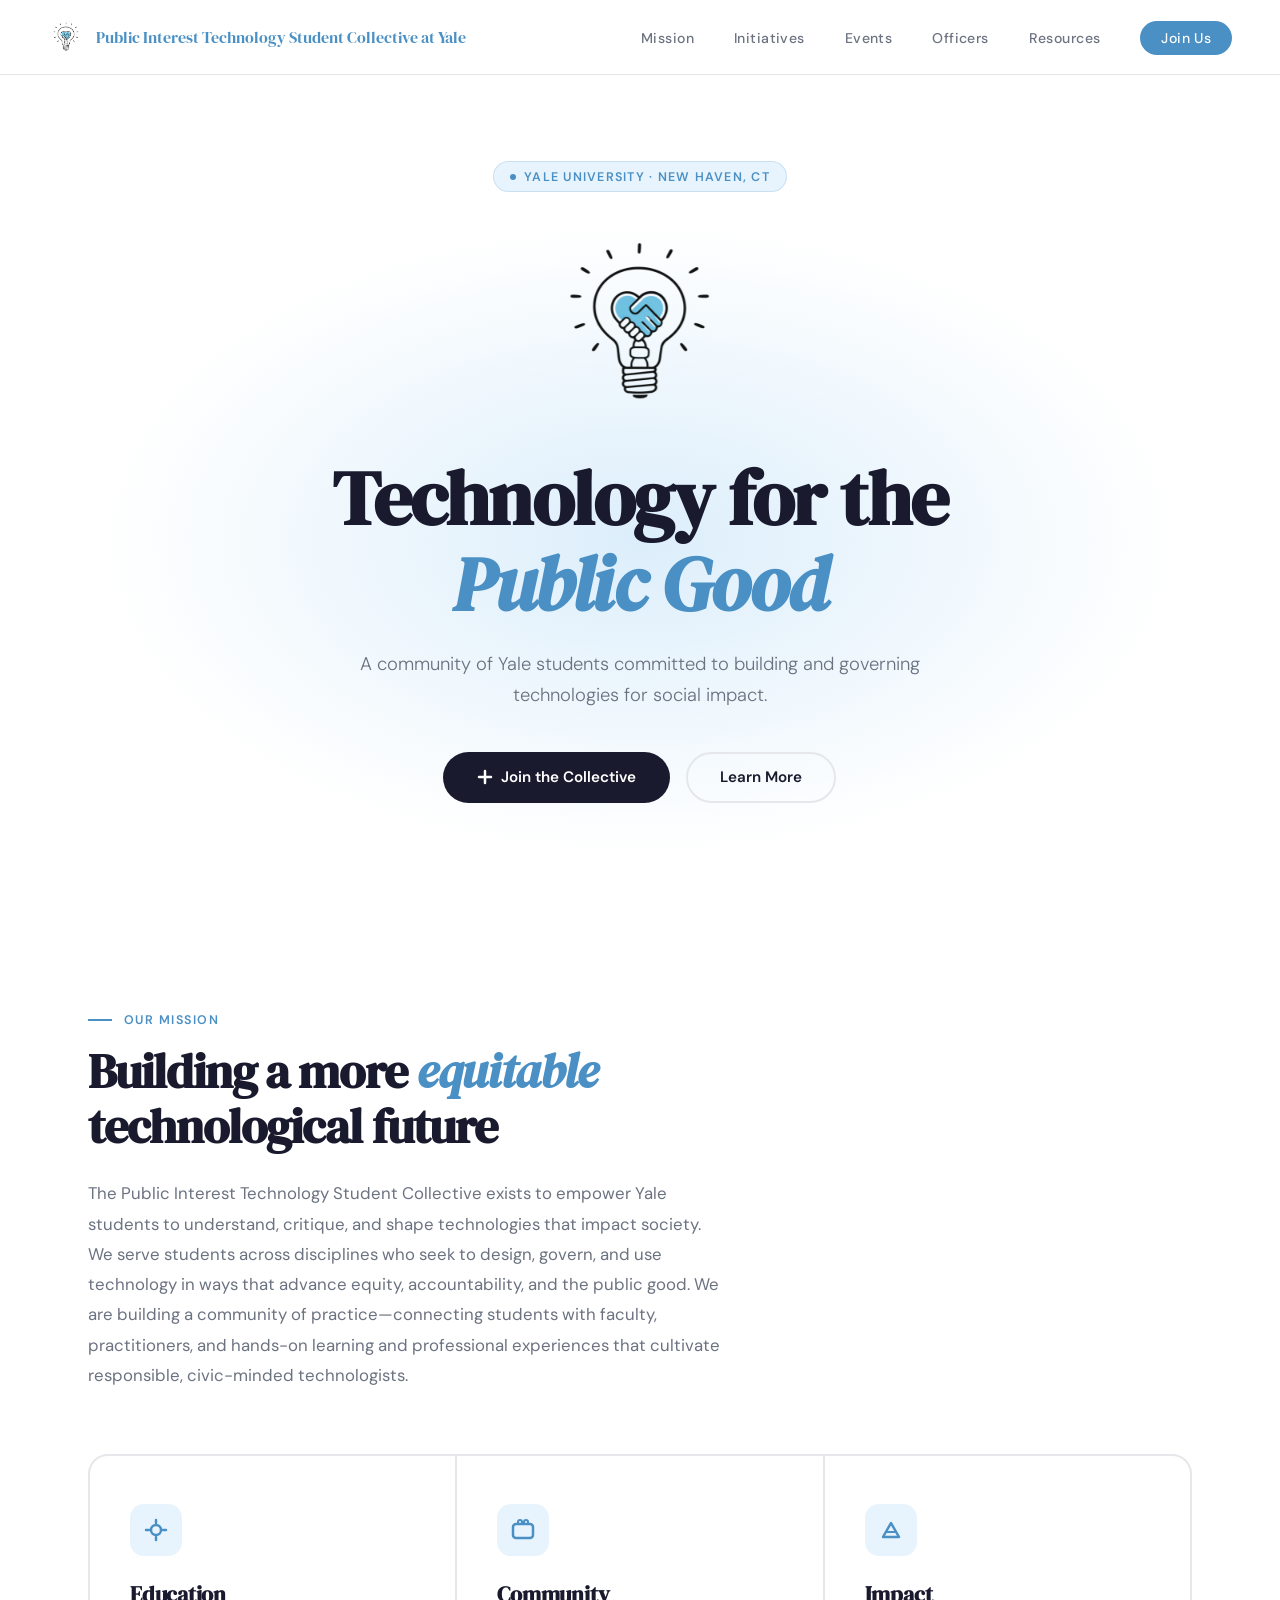
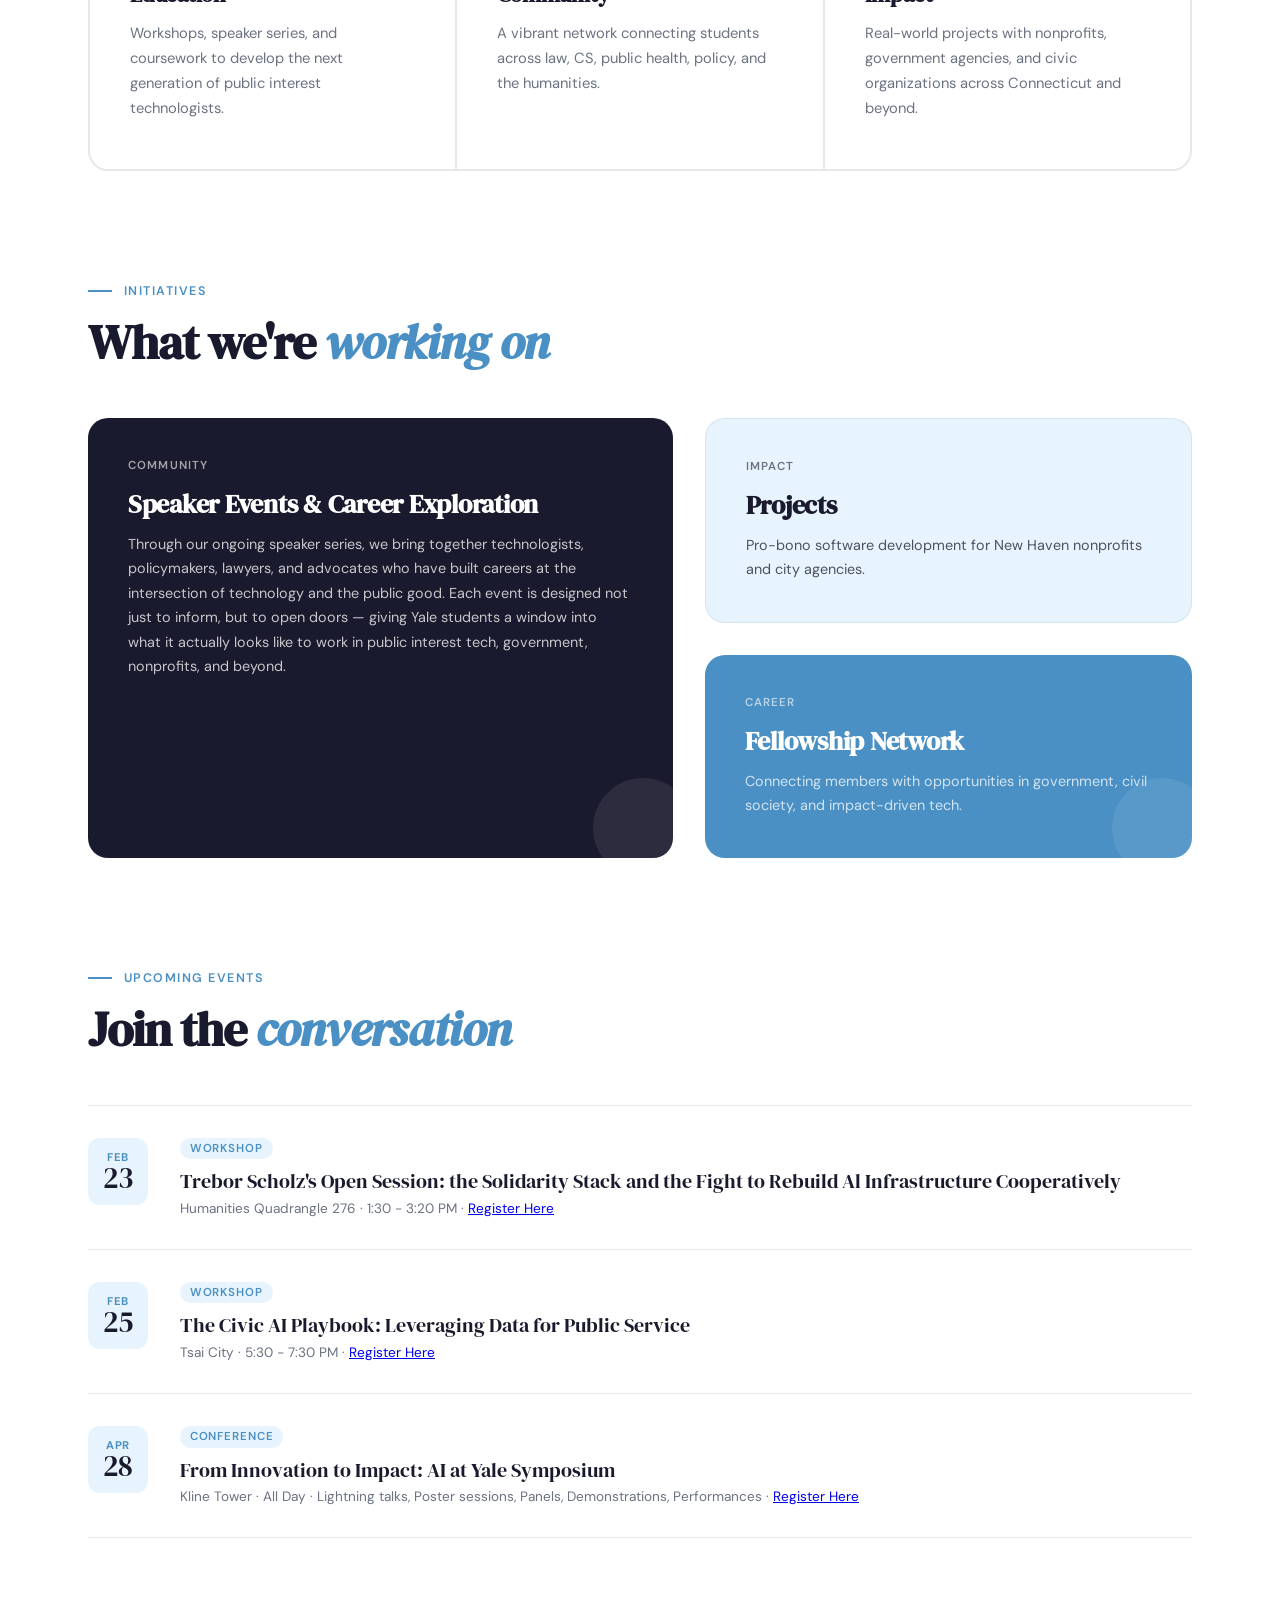
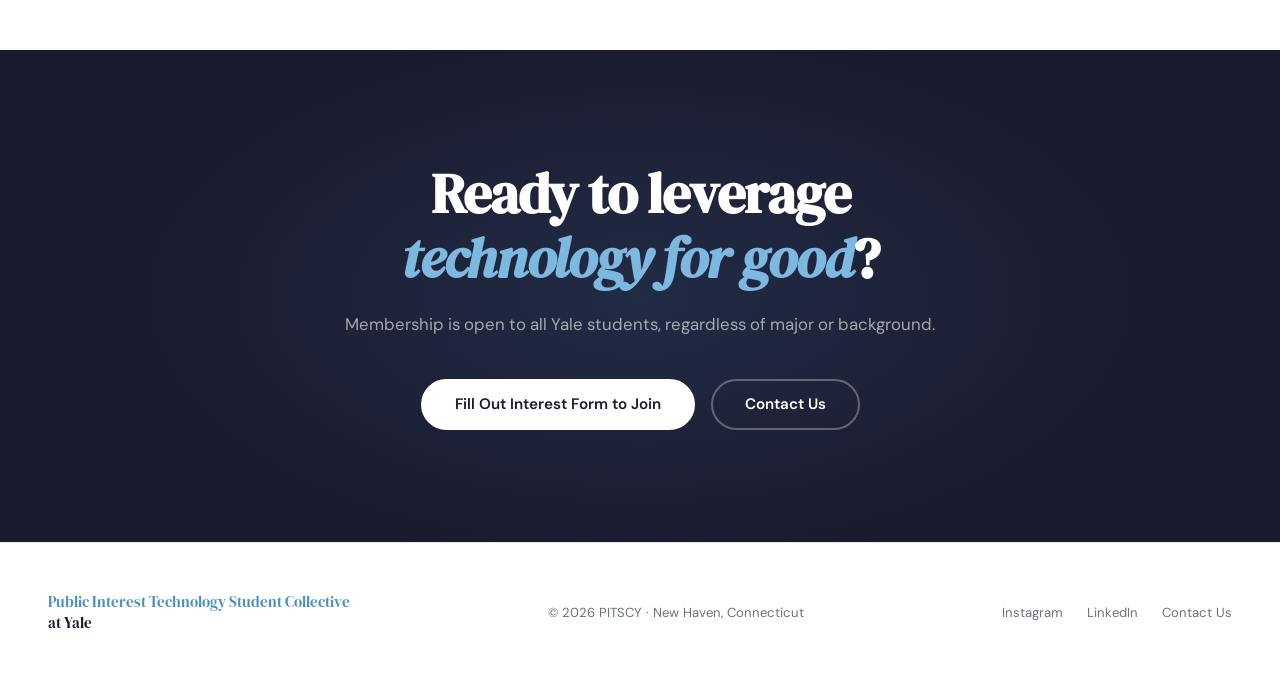
==== index.html @ 73b1036e "updated events" ====
<!DOCTYPE html>
<html lang="en">
<head>
<meta charset="UTF-8">
<meta name="viewport" content="width=device-width, initial-scale=1.0">
<title>Public Interest Technology Student Collective at Yale</title>
<link rel="icon" type="image/png" href="media/yalepit-logo.png">
<link href="https://fonts.googleapis.com/css2?family=DM+Sans:wght@300;400;500;600;700&family=DM+Serif+Display:ital@0;1&display=swap" rel="stylesheet">
<style>
  :root {
    --black: #1a1a2e;
    --blue: #4a90c4;
    --blue-light: #7db8e0;
    --blue-pale: #e8f4fd;
    --white: #ffffff;
    --gray: #6b7280;
    --line: #e5e7eb;
  }

  * { margin: 0; padding: 0; box-sizing: border-box; }

  body {
    font-family: 'DM Sans', sans-serif;
    color: var(--black);
    background: var(--white);
    overflow-x: hidden;
  }

  /* NAV */
  nav {
    position: fixed; top: 0; left: 0; right: 0; z-index: 100;
    display: flex; align-items: center; justify-content: space-between;
    padding: 1.2rem 3rem;
    background: rgba(255,255,255,0.92);
    backdrop-filter: blur(12px);
    border-bottom: 1px solid var(--line);
  }

  .nav-logo {
    display: flex; align-items: center; gap: 0.75rem;
  }

  .nav-bulb {
    width: 36px; height: 36px;
  }

  .nav-name {
    font-family: 'DM Serif Display', serif;
    font-size: 1rem;
    line-height: 1.2;
    color: var(--black);
  }

  .nav-name span { color: var(--blue); }

  nav ul {
    list-style: none;
    display: flex; gap: 2.5rem;
  }

  nav ul a {
    text-decoration: none;
    font-size: 0.88rem;
    font-weight: 500;
    color: var(--gray);
    letter-spacing: 0.03em;
    transition: color 0.2s;
  }

  nav ul a:hover { color: var(--blue); }

  .nav-cta {
    background: var(--blue);
    color: white !important;
    padding: 0.5rem 1.3rem;
    border-radius: 100px;
    transition: background 0.2s !important;
  }

  .nav-cta:hover { background: var(--black) !important; }

  /* HERO */
  .hero {
    min-height: 100vh;
    display: flex;
    flex-direction: column;
    align-items: center;
    justify-content: center;
    text-align: center;
    padding: 8rem 2rem 4rem;
    position: relative;
    overflow: hidden;
  }

  .hero-bg {
    position: absolute; inset: 0; z-index: 0;
    background: radial-gradient(ellipse 60% 50% at 50% 60%, #dceefb 0%, transparent 70%);
  }

  /* Animated rays */
  .rays {
    position: absolute;
    top: 50%; left: 50%;
    transform: translate(-50%, -60%);
    width: 600px; height: 600px;
    z-index: 0;
  }

  .ray {
    position: absolute;
    top: 50%; left: 50%;
    width: 2px;
    border-radius: 2px;
    background: var(--blue-light);
    opacity: 0.25;
    transform-origin: bottom center;
    animation: ray-pulse 3s ease-in-out infinite;
  }

  @keyframes ray-pulse {
    0%, 100% { opacity: 0.15; transform: scaleY(1); }
    50% { opacity: 0.35; transform: scaleY(1.15); }
  }

  .hero-content { position: relative; z-index: 1; max-width: 780px; }

  .hero-badge {
    display: inline-flex; align-items: center; gap: 0.5rem;
    background: var(--blue-pale);
    color: var(--blue);
    font-size: 0.78rem;
    font-weight: 600;
    letter-spacing: 0.1em;
    text-transform: uppercase;
    padding: 0.4rem 1rem;
    border-radius: 100px;
    border: 1px solid rgba(74,144,196,0.2);
    margin-bottom: 2rem;
    animation: fadeUp 0.6s ease both;
  }

  .hero-badge-dot {
    width: 6px; height: 6px;
    background: var(--blue);
    border-radius: 50%;
    animation: blink 2s ease infinite;
  }

  @keyframes blink {
    0%, 100% { opacity: 1; } 50% { opacity: 0.3; }
  }

  h1 {
    font-family: 'DM Serif Display', serif;
    font-size: clamp(2.8rem, 6vw, 4.8rem);
    line-height: 1.1;
    letter-spacing: -0.02em;
    margin-bottom: 1.5rem;
    animation: fadeUp 0.6s 0.1s ease both;
  }

  h1 em {
    font-style: italic;
    color: var(--blue);
  }

  .hero-sub {
    font-size: 1.15rem;
    line-height: 1.7;
    color: var(--gray);
    max-width: 560px;
    margin: 0 auto 2.5rem;
    font-weight: 300;
    animation: fadeUp 0.6s 0.2s ease both;
  }

  .hero-actions {
    display: flex; gap: 1rem; justify-content: center; flex-wrap: wrap;
    animation: fadeUp 0.6s 0.3s ease both;
  }

  .btn {
    padding: 0.85rem 2rem;
    border-radius: 100px;
    font-family: 'DM Sans', sans-serif;
    font-size: 0.95rem;
    font-weight: 600;
    cursor: pointer;
    text-decoration: none;
    border: 2px solid transparent;
    transition: all 0.2s;
    display: inline-flex; align-items: center; gap: 0.5rem;
  }

  .btn-primary {
    background: var(--black);
    color: white;
  }

  .btn-primary:hover {
    background: var(--blue);
    transform: translateY(-2px);
    box-shadow: 0 8px 24px rgba(74,144,196,0.3);
  }

  .btn-secondary {
    background: transparent;
    color: var(--black);
    border-color: var(--line);
  }

  .btn-secondary:hover {
    border-color: var(--blue);
    color: var(--blue);
    transform: translateY(-2px);
  }

  /* Central bulb illustration */
  .hero-illustration {
    width: 200px; height: 200px;
    margin: 0 auto 2rem;
    animation: fadeUp 0.6s 0s ease both, float 4s ease-in-out infinite 1s;
  }

  .hero-illustration img {
    width: 100%;
    height: 100%;
    object-fit: contain;
  }

  @keyframes float {
    0%, 100% { transform: translateY(0); }
    50% { transform: translateY(-10px); }
  }

  @keyframes fadeUp {
    from { opacity: 0; transform: translateY(20px); }
    to { opacity: 1; transform: translateY(0); }
  }

  /* STATS BAR */
  .stats {
    display: flex; justify-content: center; gap: 0;
    border-top: 1px solid var(--line);
    border-bottom: 1px solid var(--line);
    margin: 0;
    padding: 0;
  }

  .stat {
    flex: 1; max-width: 220px;
    padding: 2.5rem 2rem;
    text-align: center;
    border-right: 1px solid var(--line);
  }

  .stat:last-child { border-right: none; }

  .stat-number {
    font-family: 'DM Serif Display', serif;
    font-size: 2.8rem;
    color: var(--blue);
    line-height: 1;
    margin-bottom: 0.4rem;
  }

  .stat-label {
    font-size: 0.82rem;
    color: var(--gray);
    font-weight: 500;
    letter-spacing: 0.05em;
    text-transform: uppercase;
  }

  /* MISSION */
  .section {
    padding: 7rem 3rem;
    max-width: 1200px;
    margin: 0 auto;
  }

  .section-tag {
    font-size: 0.78rem;
    font-weight: 600;
    letter-spacing: 0.12em;
    text-transform: uppercase;
    color: var(--blue);
    margin-bottom: 1rem;
    display: flex; align-items: center; gap: 0.75rem;
  }

  .section-tag::before {
    content: '';
    width: 24px; height: 2px;
    background: var(--blue);
    display: block;
  }

  .section-title {
    font-family: 'DM Serif Display', serif;
    font-size: clamp(2rem, 4vw, 3rem);
    line-height: 1.15;
    letter-spacing: -0.02em;
    margin-bottom: 1.5rem;
    max-width: 560px;
  }

  .section-title em { font-style: italic; color: var(--blue); }

  /* PILLARS */
  .pillars {
    display: grid;
    grid-template-columns: repeat(3, 1fr);
    gap: 2px;
    background: var(--line);
    border: 2px solid var(--line);
    border-radius: 20px;
    overflow: hidden;
    margin-top: 4rem;
  }

  .pillar {
    background: white;
    padding: 3rem 2.5rem;
    transition: background 0.3s;
  }

  .pillar:hover {
    background: var(--blue-pale);
  }

  .pillar-icon {
    width: 52px; height: 52px;
    background: var(--blue-pale);
    border-radius: 14px;
    display: flex; align-items: center; justify-content: center;
    margin-bottom: 1.5rem;
  }

  .pillar-icon svg { width: 26px; height: 26px; }

  .pillar h3 {
    font-family: 'DM Serif Display', serif;
    font-size: 1.35rem;
    margin-bottom: 0.75rem;
    letter-spacing: -0.01em;
  }

  .pillar p {
    font-size: 0.92rem;
    line-height: 1.7;
    color: var(--gray);
  }

  /* INITIATIVES */
  .initiatives-grid {
    display: grid;
    grid-template-columns: 1.2fr 1fr;
    gap: 2rem;
    margin-top: 3rem;
  }

  .initiative-card {
    border-radius: 20px;
    padding: 2.5rem;
    position: relative;
    overflow: hidden;
    transition: transform 0.3s, box-shadow 0.3s;
  }

  .initiative-card:hover {
    transform: translateY(-4px);
    box-shadow: 0 20px 50px rgba(0,0,0,0.08);
  }

  .initiative-card.dark {
    background: var(--black);
    color: white;
  }

  .initiative-card.light {
    background: var(--blue-pale);
    border: 1px solid rgba(74,144,196,0.15);
  }

  .initiative-card.blue {
    background: var(--blue);
    color: white;
  }

  .card-tag {
    font-size: 0.72rem;
    font-weight: 600;
    letter-spacing: 0.1em;
    text-transform: uppercase;
    opacity: 0.6;
    margin-bottom: 1rem;
  }

  .initiative-card h3 {
    font-family: 'DM Serif Display', serif;
    font-size: 1.6rem;
    letter-spacing: -0.01em;
    line-height: 1.2;
    margin-bottom: 0.75rem;
  }

  .initiative-card p {
    font-size: 0.9rem;
    line-height: 1.7;
    opacity: 0.75;
  }

  .card-decoration {
    position: absolute;
    right: -20px; bottom: -20px;
    width: 100px; height: 100px;
    border-radius: 50%;
    opacity: 0.08;
    background: white;
  }

  .right-col { display: flex; flex-direction: column; gap: 2rem; }

  /* EVENTS */
  .events-list { margin-top: 3rem; }

  .event-item {
    display: flex; gap: 2rem; align-items: flex-start;
    padding: 2rem 0;
    border-bottom: 1px solid var(--line);
    transition: all 0.2s;
  }

  .event-item:first-child { border-top: 1px solid var(--line); }

  .event-item:hover .event-title { color: var(--blue); }

  .event-date {
    min-width: 60px;
    text-align: center;
    padding: 0.75rem;
    background: var(--blue-pale);
    border-radius: 12px;
  }

  .event-date .month {
    font-size: 0.7rem;
    font-weight: 700;
    letter-spacing: 0.08em;
    text-transform: uppercase;
    color: var(--blue);
  }

  .event-date .day {
    font-family: 'DM Serif Display', serif;
    font-size: 1.8rem;
    line-height: 1;
    color: var(--black);
  }

  .event-meta { display: flex; gap: 0.75rem; margin-bottom: 0.5rem; flex-wrap: wrap; }

  .event-tag {
    font-size: 0.72rem;
    font-weight: 600;
    letter-spacing: 0.08em;
    text-transform: uppercase;
    color: var(--blue);
    background: var(--blue-pale);
    padding: 0.2rem 0.6rem;
    border-radius: 100px;
  }

  .event-title {
    font-family: 'DM Serif Display', serif;
    font-size: 1.25rem;
    margin-bottom: 0.3rem;
    transition: color 0.2s;
  }

  .event-info { font-size: 0.85rem; color: var(--gray); }

  /* JOIN */
  .join-section {
    background: var(--black);
    color: white;
    padding: 7rem 3rem;
    text-align: center;
    position: relative;
    overflow: hidden;
  }

  .join-bg {
    position: absolute; inset: 0;
    background: radial-gradient(ellipse 60% 80% at 50% 50%, rgba(74,144,196,0.15) 0%, transparent 70%);
  }

  .join-content { position: relative; z-index: 1; max-width: 600px; margin: 0 auto; }

  .join-section h2 {
    font-family: 'DM Serif Display', serif;
    font-size: clamp(2.2rem, 5vw, 3.5rem);
    letter-spacing: -0.02em;
    line-height: 1.15;
    margin-bottom: 1.2rem;
  }

  .join-section h2 em { font-style: italic; color: var(--blue-light); }

  .join-section p {
    font-size: 1.05rem;
    color: rgba(255,255,255,0.6);
    line-height: 1.7;
    margin-bottom: 2.5rem;
  }

  .join-actions {
    display: flex; gap: 1rem; justify-content: center; flex-wrap: wrap;
  }

  .btn-white {
    background: white;
    color: var(--black);
    border-color: white;
  }

  .btn-white:hover {
    background: var(--blue);
    color: white;
    border-color: var(--blue);
    transform: translateY(-2px);
  }

  .btn-outline-white {
    background: transparent;
    color: white;
    border-color: rgba(255,255,255,0.3);
  }

  .btn-outline-white:hover {
    border-color: white;
    transform: translateY(-2px);
  }

  /* FOOTER */
  footer {
    padding: 3rem;
    border-top: 1px solid var(--line);
    display: flex;
    align-items: center;
    justify-content: space-between;
    flex-wrap: wrap;
    gap: 1.5rem;
  }

  .footer-logo {
    font-family: 'DM Serif Display', serif;
    font-size: 0.95rem;
    color: var(--black);
  }

  .footer-logo span { color: var(--blue); }

  footer p { font-size: 0.82rem; color: var(--gray); }

  .footer-links { display: flex; gap: 1.5rem; }

  .footer-links a {
    font-size: 0.82rem;
    color: var(--gray);
    text-decoration: none;
    transition: color 0.2s;
  }

  .footer-links a:hover { color: var(--blue); }

  @media (max-width: 768px) {
    nav { padding: 1rem 1.5rem; }
    nav ul { display: none; }
    .section { padding: 5rem 1.5rem; }
    .pillars { grid-template-columns: 1fr; }
    .initiatives-grid { grid-template-columns: 1fr; }
    .stats { flex-wrap: wrap; }
    .stat { border-right: none; border-bottom: 1px solid var(--line); }
    footer { flex-direction: column; text-align: center; }
  }
</style>
</head>
<body>

<!-- NAV -->
<nav>
  <div class="nav-logo">
    <img class="nav-bulb" src="media/yalepit-logo.png" alt="PITSC Logo">
    <div class="nav-name"><span>Public Interest Technology Student Collective at Yale</span></div>
  </div>
  <ul>
    <li><a href="#mission">Mission</a></li>
    <li><a href="#initiatives">Initiatives</a></li>
    <li><a href="#events">Events</a></li>
    <li><a href="officers.html">Officers</a></li>
    <li><a href="resources.html">Resources</a></li>
    <li><a href="https://forms.gle/SN9Z8QEHAB6Czuxt6" class="nav-cta">Join Us</a></li>
  </ul>
</nav>

<!-- HERO -->
<section class="hero">
  <div class="hero-bg"></div>

  <!-- Animated rays behind bulb -->
  <div class="rays">
    <script>
      // Generate rays via inline script
    </script>
  </div>

  <div class="hero-content">
    <div class="hero-badge">
      <span class="hero-badge-dot"></span>
      Yale University · New Haven, CT
    </div>

    <div class="hero-illustration">
      <img src="media/yalepit-logo.png" alt="Yale PITSC Logo"/>
    </div>

    <h1>Technology for the<br><em>Public Good</em></h1>
    <p class="hero-sub">A community of Yale students committed to building and governing technologies for social impact.</p>

    <div class="hero-actions">
      <a href="https://forms.gle/SN9Z8QEHAB6Czuxt6" class="btn btn-primary">
        <svg width="16" height="16" viewBox="0 0 16 16" fill="none"><path d="M8 2v12M2 8h12" stroke="white" stroke-width="2.5" stroke-linecap="round"/></svg>
        Join the Collective
      </a>
      <a href="#mission" class="btn btn-secondary">Learn More</a>
    </div>
  </div>
</section>

<!-- STATS
<div class="stats">
  <div class="stat">
    <div class="stat-number">-</div>
    <div class="stat-label">Members</div>
  </div>
  <div class="stat">
    <div class="stat-number">12</div>
    <div class="stat-label">Active Projects</div>
  </div>
  <div class="stat">
    <div class="stat-number">8</div>
    <div class="stat-label">Partner Orgs</div>
  </div>
  <div class="stat">
    <div class="stat-number">5</div>
    <div class="stat-label">Years at Yale</div>
  </div>
</div> -->

<!-- MISSION -->
<section class="section" id="mission">
  <div class="section-tag">Our Mission</div>
  <h2 class="section-title">Building a more <em>equitable</em> technological future</h2>
  <p style="color: var(--gray); font-size: 1.05rem; line-height: 1.8; max-width: 640px;">The Public Interest Technology Student Collective exists to empower Yale students to understand, critique, and shape technologies that impact society. We serve students across disciplines who seek to design, govern, and use technology in ways that advance equity, accountability, and the public good. We are building a community of practice—connecting students with faculty, practitioners, and hands-on learning and professional experiences that cultivate responsible, civic-minded technologists.</p>

  <div class="pillars">
    <div class="pillar">
      <div class="pillar-icon">
        <svg viewBox="0 0 26 26" fill="none" xmlns="http://www.w3.org/2000/svg">
          <circle cx="13" cy="13" r="5" stroke="#4a90c4" stroke-width="2.5"/>
          <path d="M13 3v3M13 20v3M3 13h3M20 13h3" stroke="#4a90c4" stroke-width="2.5" stroke-linecap="round"/>
        </svg>
      </div>
      <h3>Education</h3>
      <p>Workshops, speaker series, and coursework to develop the next generation of public interest technologists.</p>
    </div>
    <div class="pillar">
      <div class="pillar-icon">
        <svg viewBox="0 0 26 26" fill="none" xmlns="http://www.w3.org/2000/svg">
          <rect x="3" y="7" width="20" height="14" rx="3" stroke="#4a90c4" stroke-width="2.5"/>
          <path d="M8 7V5a2 2 0 014 0v2M14 7V5a2 2 0 014 0v2" stroke="#4a90c4" stroke-width="2" stroke-linecap="round"/>
        </svg>
      </div>
      <h3>Community</h3>
      <p>A vibrant network connecting students across law, CS, public health, policy, and the humanities.</p>
    </div>
    <div class="pillar">
      <div class="pillar-icon">
        <svg viewBox="0 0 26 26" fill="none" xmlns="http://www.w3.org/2000/svg">
          <path d="M5 20 L13 6 L21 20 H5Z" stroke="#4a90c4" stroke-width="2.5" stroke-linejoin="round" fill="none"/>
          <path d="M9 15h8" stroke="#4a90c4" stroke-width="2" stroke-linecap="round"/>
        </svg>
      </div>
      <h3>Impact</h3>
      <p>Real-world projects with nonprofits, government agencies, and civic organizations across Connecticut and beyond.</p>
    </div>
  </div>
</section>

<!-- INITIATIVES -->
<section class="section" id="initiatives" style="padding-top: 0;">
  <div class="section-tag">Initiatives</div>
  <h2 class="section-title">What we're <em>working on</em></h2>

  <div class="initiatives-grid">
    <div class="initiative-card dark">
      <div class="card-decoration"></div>
      <div class="card-tag">Community</div>
      <h3>Speaker Events & Career Exploration</h3>
      <p>Through our ongoing speaker series, we bring together technologists, policymakers, lawyers, and advocates who have built careers at the intersection of technology and the public good. Each event is designed not just to inform, but to open doors — giving Yale students a window into what it actually looks like to work in public interest tech, government, nonprofits, and beyond.</p>
    </div>
    <div class="right-col">
      <div class="initiative-card light">
        <div class="card-tag">Impact</div>
        <h3>Projects</h3>
        <p>Pro-bono software development for New Haven nonprofits and city agencies.</p>
      </div>
      <div class="initiative-card blue">
        <div class="card-decoration"></div>
        <div class="card-tag">Career</div>
        <h3>Fellowship Network</h3>
        <p>Connecting members with opportunities in government, civil society, and impact-driven tech.</p>
      </div>
    </div>
  </div>
</section>

<!-- EVENTS -->
<section class="section" id="events" style="padding-top: 0;">
  <div class="section-tag">Upcoming Events</div>
  <h2 class="section-title">Join the <em>conversation</em></h2>

  <div class="events-list">
    <div class="event-item">
      <div class="event-date">
        <div class="month">Feb</div>
        <div class="day">23</div>
      </div>
      <div>
        <div class="event-meta">
          <span class="event-tag">Workshop</span>
        </div>
        <div class="event-title">Trebor Scholz's Open Session: the Solidarity Stack and the Fight to Rebuild Al Infrastructure Cooperatively</div>
        <div class="event-info">Humanities Quadrangle 276 · 1:30 - 3:20 PM · <a href="https://docs.google.com/forms/d/e/1FAIpQLSer7bPuZnS-0A3tRelT_TVfhwyYImy93vQ5PD9ZskJhNpJv8Q/viewform">Register Here </a></div>
      </div>
    </div>
    <div class="event-item">
      <div class="event-date">
        <div class="month">Feb</div>
        <div class="day">25</div>
      </div>
      <div>
        <div class="event-meta">
          <span class="event-tag">Workshop</span>
        </div>
        <div class="event-title">The Civic AI Playbook: Leveraging Data for Public Service</div>
        <div class="event-info">Tsai City · 5:30 - 7:30 PM · <a href="https://luma.com/ts53pdg4">Register Here</a></div>
      </div>
    </div>
    <!-- <div class="event-item">
      <div class="event-date">
        <div class="month">Apr</div>
        <div class="day">05</div>
      </div>
      <div>
        <div class="event-meta">
          <span class="event-tag">Annual</span>
        </div>
        <div class="event-title">Public Interest Tech Symposium 2026</div>
        <div class="event-info">Evans Hall · All Day · Keynotes, panels, project showcase</div>
      </div>
    </div> -->
    <div class="event-item">
      <div class="event-date">
        <div class="month">Apr</div>
        <div class="day">28</div>
      </div>
      <div>
        <div class="event-meta">
          <span class="event-tag">Conference</span>
        </div>
        <div class="event-title">From Innovation to Impact: AI at Yale Symposium</div>
        <div class="event-info">Kline Tower · All Day · Lightning talks, Poster sessions, Panels, Demonstrations, Performances · <a href="https://ai.yale.edu/opportunities/ai-at-yale-symposium-2026">Register Here</a></div>
      </div>
    </div>
  </div>
</section>

<!-- JOIN -->
<section class="join-section" id="join">
  <div class="join-bg"></div>
  <div class="join-content">
    <h2>Ready to leverage <em>technology for good</em>?</h2>
    <p>Membership is open to all Yale students, regardless of major or background.</p>
    <div class="join-actions">
      <a href="https://forms.gle/SN9Z8QEHAB6Czuxt6" class="btn btn-white">Fill Out Interest Form to Join</a>
      <a href="mailto:hello@yalepit.org" class="btn btn-outline-white">Contact Us</a>
    </div>
  </div>
</section>

<!-- FOOTER -->
<footer>
  <div>
    <div class="footer-logo"><span>Public Interest Technology Student Collective</span><br>at Yale</div>
  </div>
  <p>© 2026 PITSCY · New Haven, Connecticut</p>
  <div class="footer-links">
    <a href="#">Instagram</a>
    <a href="#">LinkedIn</a>
    <a href="mailto:hello@yalepit.org">Contact Us</a>
  </div>
</footer>

</body>
</html>
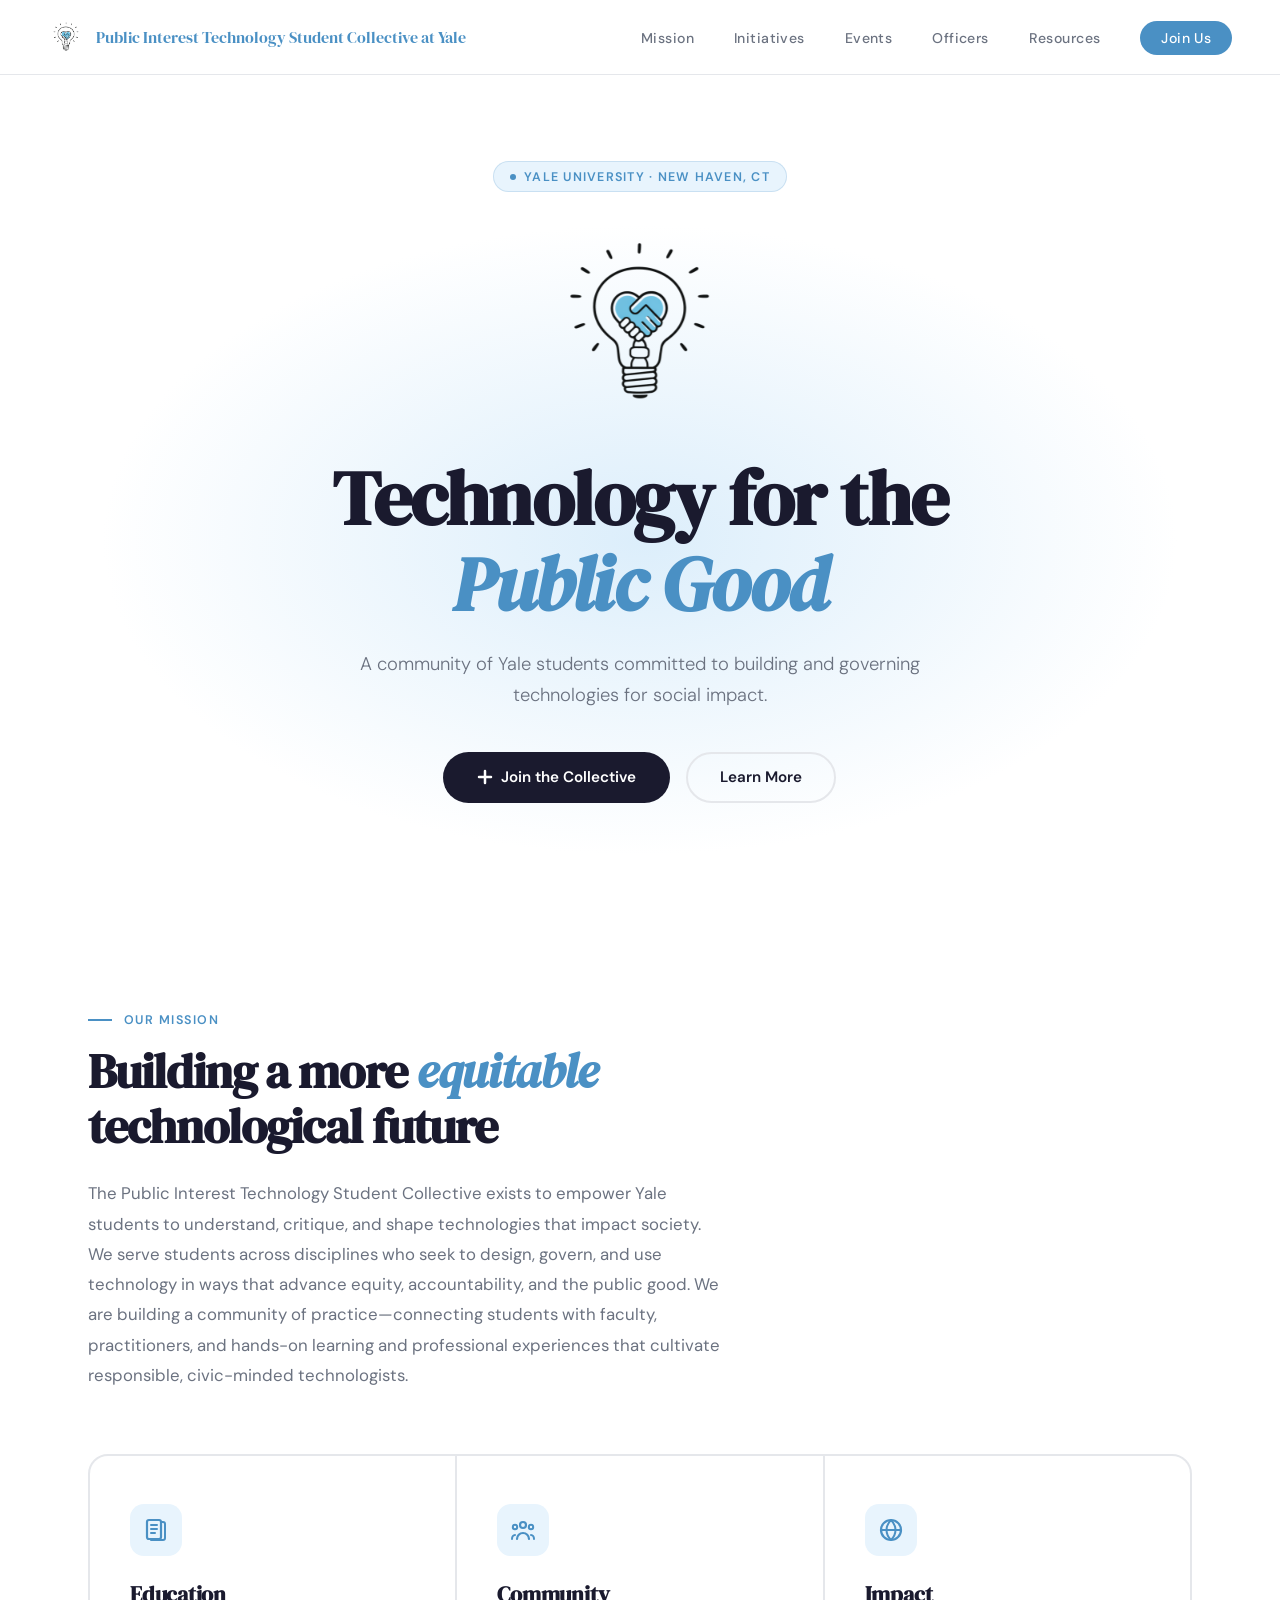
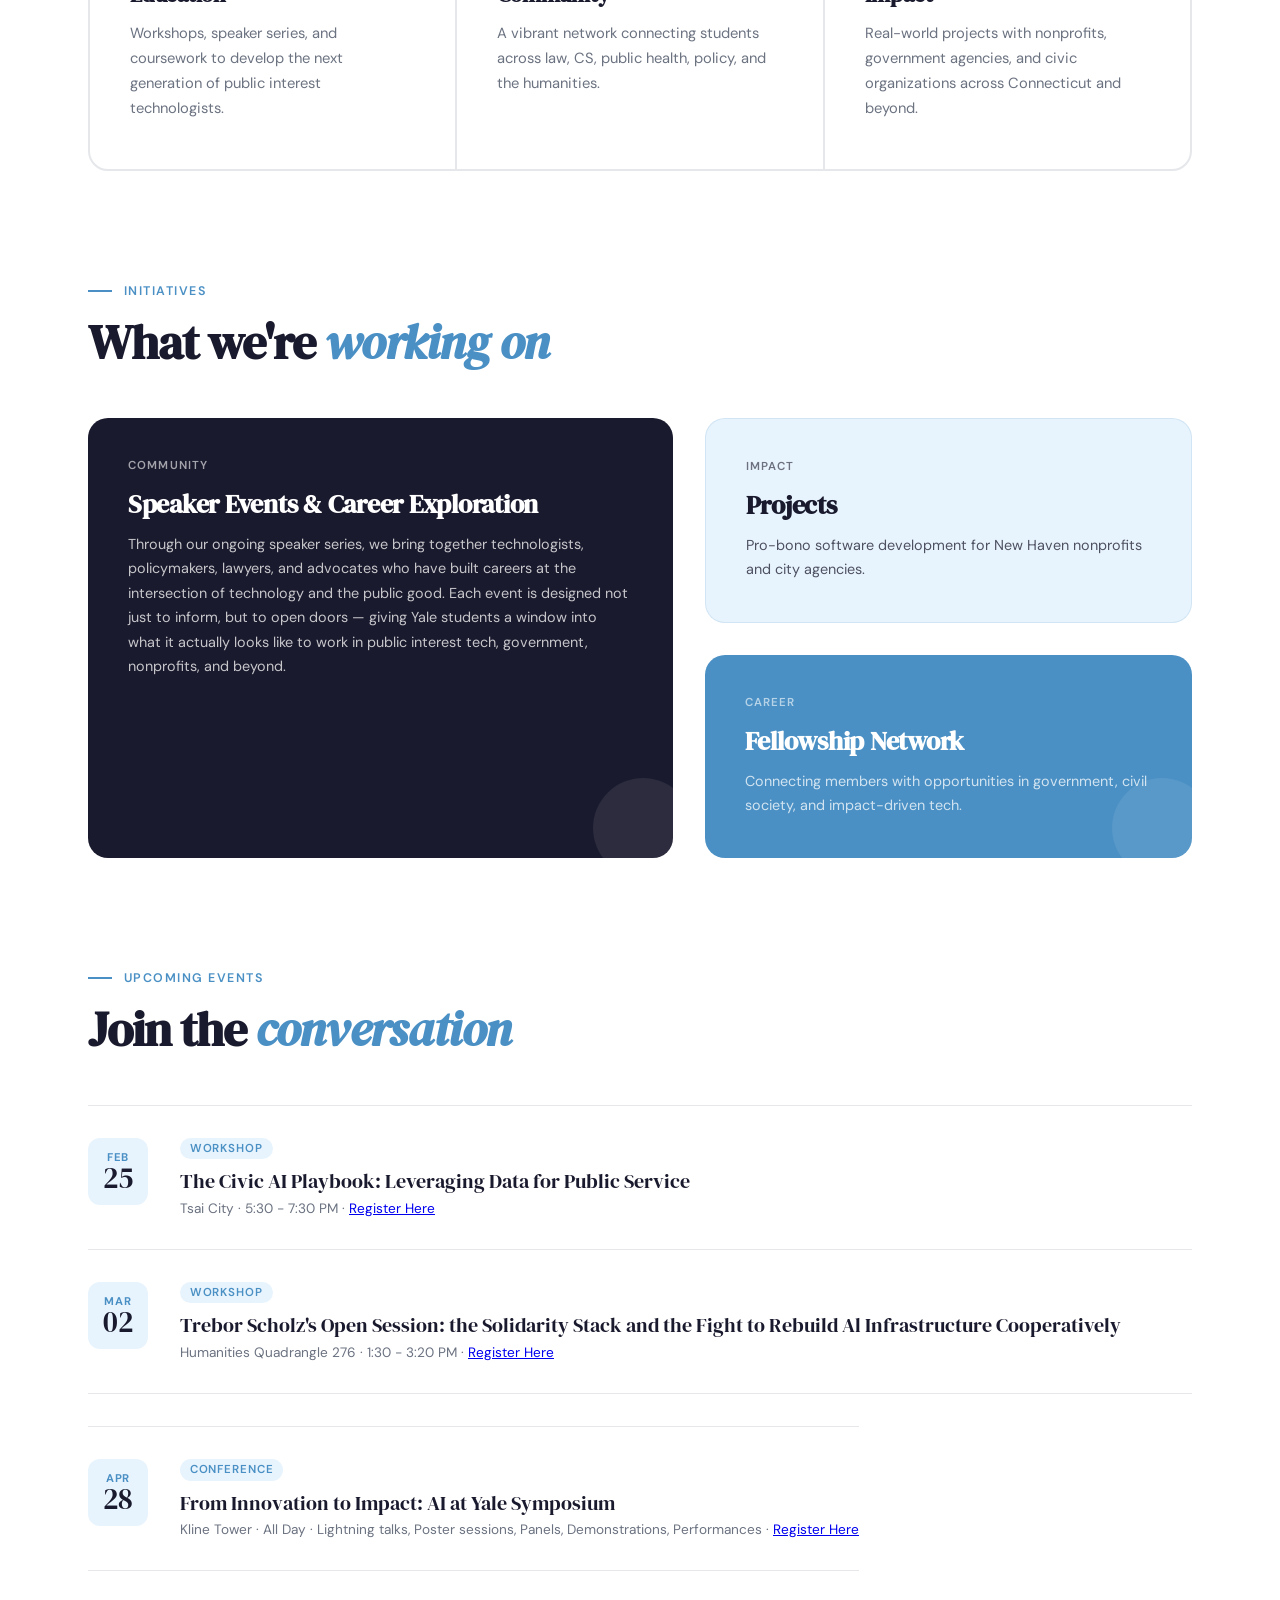
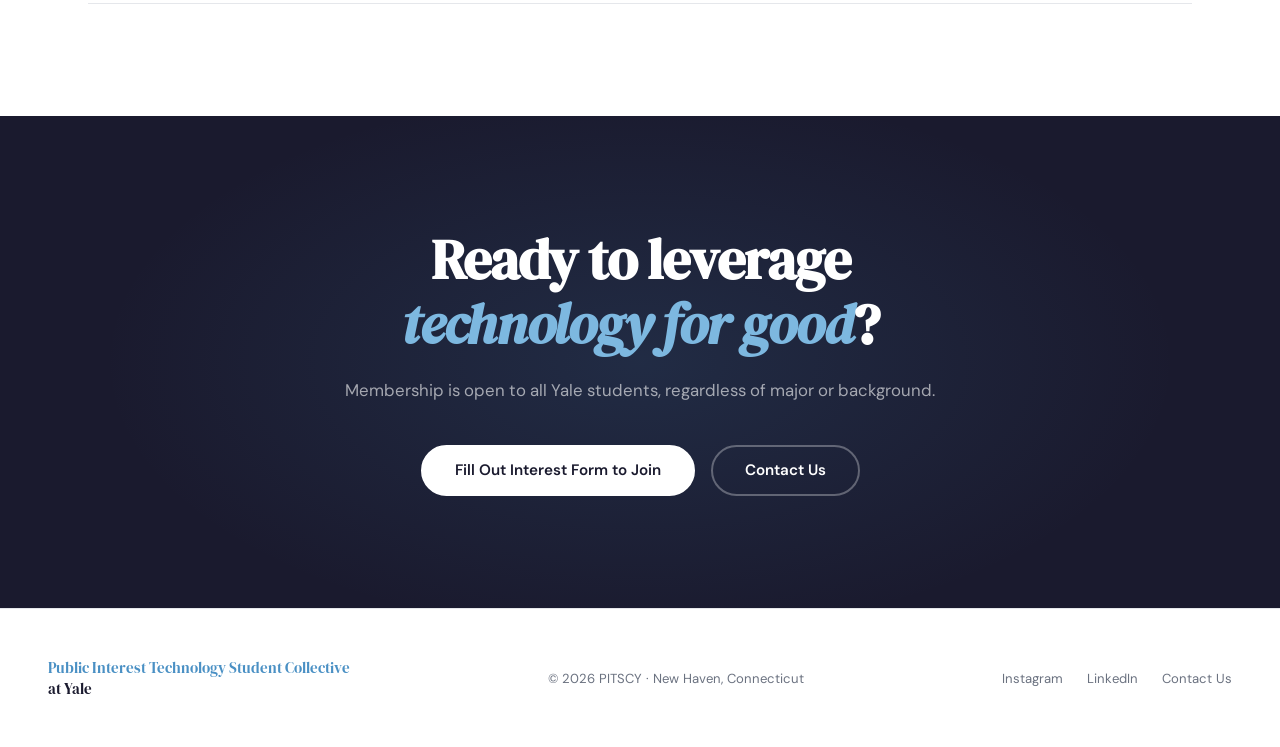
==== commit 5fa952d3: "updates" ====
--- a/index.html
+++ b/index.html
@@ -575,15 +575,97 @@
 
   .footer-links a:hover { color: var(--blue); }
 
+  /* HAMBURGER BUTTON */
+  .nav-hamburger {
+    display: none;
+    flex-direction: column;
+    justify-content: center;
+    gap: 5px;
+    width: 36px; height: 36px;
+    background: none;
+    border: none;
+    cursor: pointer;
+    padding: 4px;
+    flex-shrink: 0;
+  }
+
+  .nav-hamburger span {
+    display: block;
+    width: 22px; height: 2px;
+    background: var(--black);
+    border-radius: 2px;
+    transition: all 0.25s;
+  }
+
+  .nav-hamburger.open span:nth-child(1) { transform: translateY(7px) rotate(45deg); }
+  .nav-hamburger.open span:nth-child(2) { opacity: 0; }
+  .nav-hamburger.open span:nth-child(3) { transform: translateY(-7px) rotate(-45deg); }
+
+  /* MOBILE DROPDOWN */
+  .mobile-menu {
+    display: none;
+    position: fixed;
+    top: 61px; left: 0; right: 0;
+    z-index: 98;
+    background: rgba(255,255,255,0.97);
+    backdrop-filter: blur(12px);
+    border-bottom: 1px solid var(--line);
+    flex-direction: column;
+    padding: 0.5rem 0 1rem;
+    box-shadow: 0 8px 24px rgba(0,0,0,0.08);
+    transform: translateY(-8px);
+    opacity: 0;
+    transition: transform 0.22s ease, opacity 0.22s ease;
+    pointer-events: none;
+  }
+
+  .mobile-menu.open {
+    display: flex;
+    transform: translateY(0);
+    opacity: 1;
+    pointer-events: auto;
+  }
+
+  .mobile-menu a {
+    font-size: 0.95rem;
+    font-weight: 500;
+    color: var(--gray);
+    text-decoration: none;
+    padding: 0.85rem 1.5rem;
+    border-bottom: 1px solid var(--line);
+    transition: color 0.2s, background 0.2s;
+  }
+
+  .mobile-menu a:last-child { border-bottom: none; }
+  .mobile-menu a:hover { color: var(--blue); background: var(--blue-pale); }
+
+  .mobile-menu .mobile-cta {
+    font-weight: 600;
+    background: var(--blue);
+    color: white !important;
+    margin: 0.75rem 1.5rem 0;
+    border-radius: 100px;
+    text-align: center;
+    border-bottom: none !important;
+  }
+
+  .mobile-menu .mobile-cta:hover { background: var(--black) !important; }
+
   @media (max-width: 768px) {
     nav { padding: 1rem 1.5rem; }
     nav ul { display: none; }
+    .nav-hamburger { display: flex; }
     .section { padding: 5rem 1.5rem; }
     .pillars { grid-template-columns: 1fr; }
     .initiatives-grid { grid-template-columns: 1fr; }
     .stats { flex-wrap: wrap; }
     .stat { border-right: none; border-bottom: 1px solid var(--line); }
     footer { flex-direction: column; text-align: center; }
+
+    /* Fix hero + join buttons on small screens */
+    .hero-actions { flex-direction: column; align-items: center; }
+    .btn { width: 100%; max-width: 280px; justify-content: center; }
+    .join-actions { flex-direction: column; align-items: center; }
   }
 </style>
 </head>
@@ -603,7 +685,39 @@
     <li><a href="resources.html">Resources</a></li>
     <li><a href="https://forms.gle/SN9Z8QEHAB6Czuxt6" class="nav-cta">Join Us</a></li>
   </ul>
+  <button class="nav-hamburger" id="hamburger" aria-label="Toggle menu">
+    <span></span><span></span><span></span>
+  </button>
 </nav>
+
+<!-- MOBILE DROPDOWN -->
+<div class="mobile-menu" id="mobileMenu">
+  <a href="#mission" onclick="closeMenu()">Mission</a>
+  <a href="#initiatives" onclick="closeMenu()">Initiatives</a>
+  <a href="#events" onclick="closeMenu()">Events</a>
+  <a href="officers.html">Officers</a>
+  <a href="resources.html">Resources</a>
+  <a href="https://forms.gle/SN9Z8QEHAB6Czuxt6" class="mobile-cta">Join Us</a>
+</div>
+
+<script>
+  const hamburger = document.getElementById('hamburger');
+  const mobileMenu = document.getElementById('mobileMenu');
+  function closeMenu() {
+    hamburger.classList.remove('open');
+    mobileMenu.classList.remove('open');
+  }
+  hamburger.addEventListener('click', function() {
+    const isOpen = mobileMenu.classList.toggle('open');
+    hamburger.classList.toggle('open', isOpen);
+  });
+  // close when clicking outside
+  document.addEventListener('click', function(e) {
+    if (!hamburger.contains(e.target) && !mobileMenu.contains(e.target)) {
+      closeMenu();
+    }
+  });
+</script>
 
 <!-- HERO -->
 <section class="hero">
@@ -669,8 +783,9 @@
     <div class="pillar">
       <div class="pillar-icon">
         <svg viewBox="0 0 26 26" fill="none" xmlns="http://www.w3.org/2000/svg">
-          <circle cx="13" cy="13" r="5" stroke="#4a90c4" stroke-width="2.5"/>
-          <path d="M13 3v3M13 20v3M3 13h3M20 13h3" stroke="#4a90c4" stroke-width="2.5" stroke-linecap="round"/>
+          <rect x="4" y="3" width="14" height="19" rx="2" stroke="#4a90c4" stroke-width="2.2"/>
+          <path d="M8 8h6M8 12h6M8 16h4" stroke="#4a90c4" stroke-width="2" stroke-linecap="round"/>
+          <path d="M18 5h2a2 2 0 012 2v14a2 2 0 01-2 2H8" stroke="#4a90c4" stroke-width="2" stroke-linecap="round"/>
         </svg>
       </div>
       <h3>Education</h3>
@@ -679,8 +794,12 @@
     <div class="pillar">
       <div class="pillar-icon">
         <svg viewBox="0 0 26 26" fill="none" xmlns="http://www.w3.org/2000/svg">
-          <rect x="3" y="7" width="20" height="14" rx="3" stroke="#4a90c4" stroke-width="2.5"/>
-          <path d="M8 7V5a2 2 0 014 0v2M14 7V5a2 2 0 014 0v2" stroke="#4a90c4" stroke-width="2" stroke-linecap="round"/>
+          <circle cx="13" cy="8" r="3" stroke="#4a90c4" stroke-width="2.2"/>
+          <path d="M7 22c0-3.314 2.686-6 6-6s6 2.686 6 6" stroke="#4a90c4" stroke-width="2.2" stroke-linecap="round"/>
+          <circle cx="5" cy="10" r="2.2" stroke="#4a90c4" stroke-width="2"/>
+          <path d="M2 22c0-2.209 1.343-4 3-4" stroke="#4a90c4" stroke-width="2" stroke-linecap="round"/>
+          <circle cx="21" cy="10" r="2.2" stroke="#4a90c4" stroke-width="2"/>
+          <path d="M24 22c0-2.209-1.343-4-3-4" stroke="#4a90c4" stroke-width="2" stroke-linecap="round"/>
         </svg>
       </div>
       <h3>Community</h3>
@@ -689,8 +808,9 @@
     <div class="pillar">
       <div class="pillar-icon">
         <svg viewBox="0 0 26 26" fill="none" xmlns="http://www.w3.org/2000/svg">
-          <path d="M5 20 L13 6 L21 20 H5Z" stroke="#4a90c4" stroke-width="2.5" stroke-linejoin="round" fill="none"/>
-          <path d="M9 15h8" stroke="#4a90c4" stroke-width="2" stroke-linecap="round"/>
+          <circle cx="13" cy="13" r="10" stroke="#4a90c4" stroke-width="2.2"/>
+          <path d="M3 13h20" stroke="#4a90c4" stroke-width="2" stroke-linecap="round"/>
+          <path d="M13 3c-3 3-4.5 6.5-4.5 10S10 20 13 23c3-3 4.5-6.5 4.5-10S16 6 13 3z" stroke="#4a90c4" stroke-width="2" stroke-linejoin="round"/>
         </svg>
       </div>
       <h3>Impact</h3>
@@ -733,10 +853,23 @@
   <h2 class="section-title">Join the <em>conversation</em></h2>
 
   <div class="events-list">
+      <div class="event-item">
+      <div class="event-date">
+        <div class="month">Feb</div>
+        <div class="day">25</div>
+      </div>
+      <div>
+        <div class="event-meta">
+          <span class="event-tag">Workshop</span>
+        </div>
+        <div class="event-title">The Civic AI Playbook: Leveraging Data for Public Service</div>
+        <div class="event-info">Tsai City · 5:30 - 7:30 PM · <a href="https://luma.com/ts53pdg4">Register Here</a></div>
+      </div>
+    </div>
     <div class="event-item">
       <div class="event-date">
-        <div class="month">Feb</div>
-        <div class="day">23</div>
+        <div class="month">Mar</div>
+        <div class="day">02</div>
       </div>
       <div>
         <div class="event-meta">
@@ -747,18 +880,6 @@
       </div>
     </div>
     <div class="event-item">
-      <div class="event-date">
-        <div class="month">Feb</div>
-        <div class="day">25</div>
-      </div>
-      <div>
-        <div class="event-meta">
-          <span class="event-tag">Workshop</span>
-        </div>
-        <div class="event-title">The Civic AI Playbook: Leveraging Data for Public Service</div>
-        <div class="event-info">Tsai City · 5:30 - 7:30 PM · <a href="https://luma.com/ts53pdg4">Register Here</a></div>
-      </div>
-    </div>
     <!-- <div class="event-item">
       <div class="event-date">
         <div class="month">Apr</div>
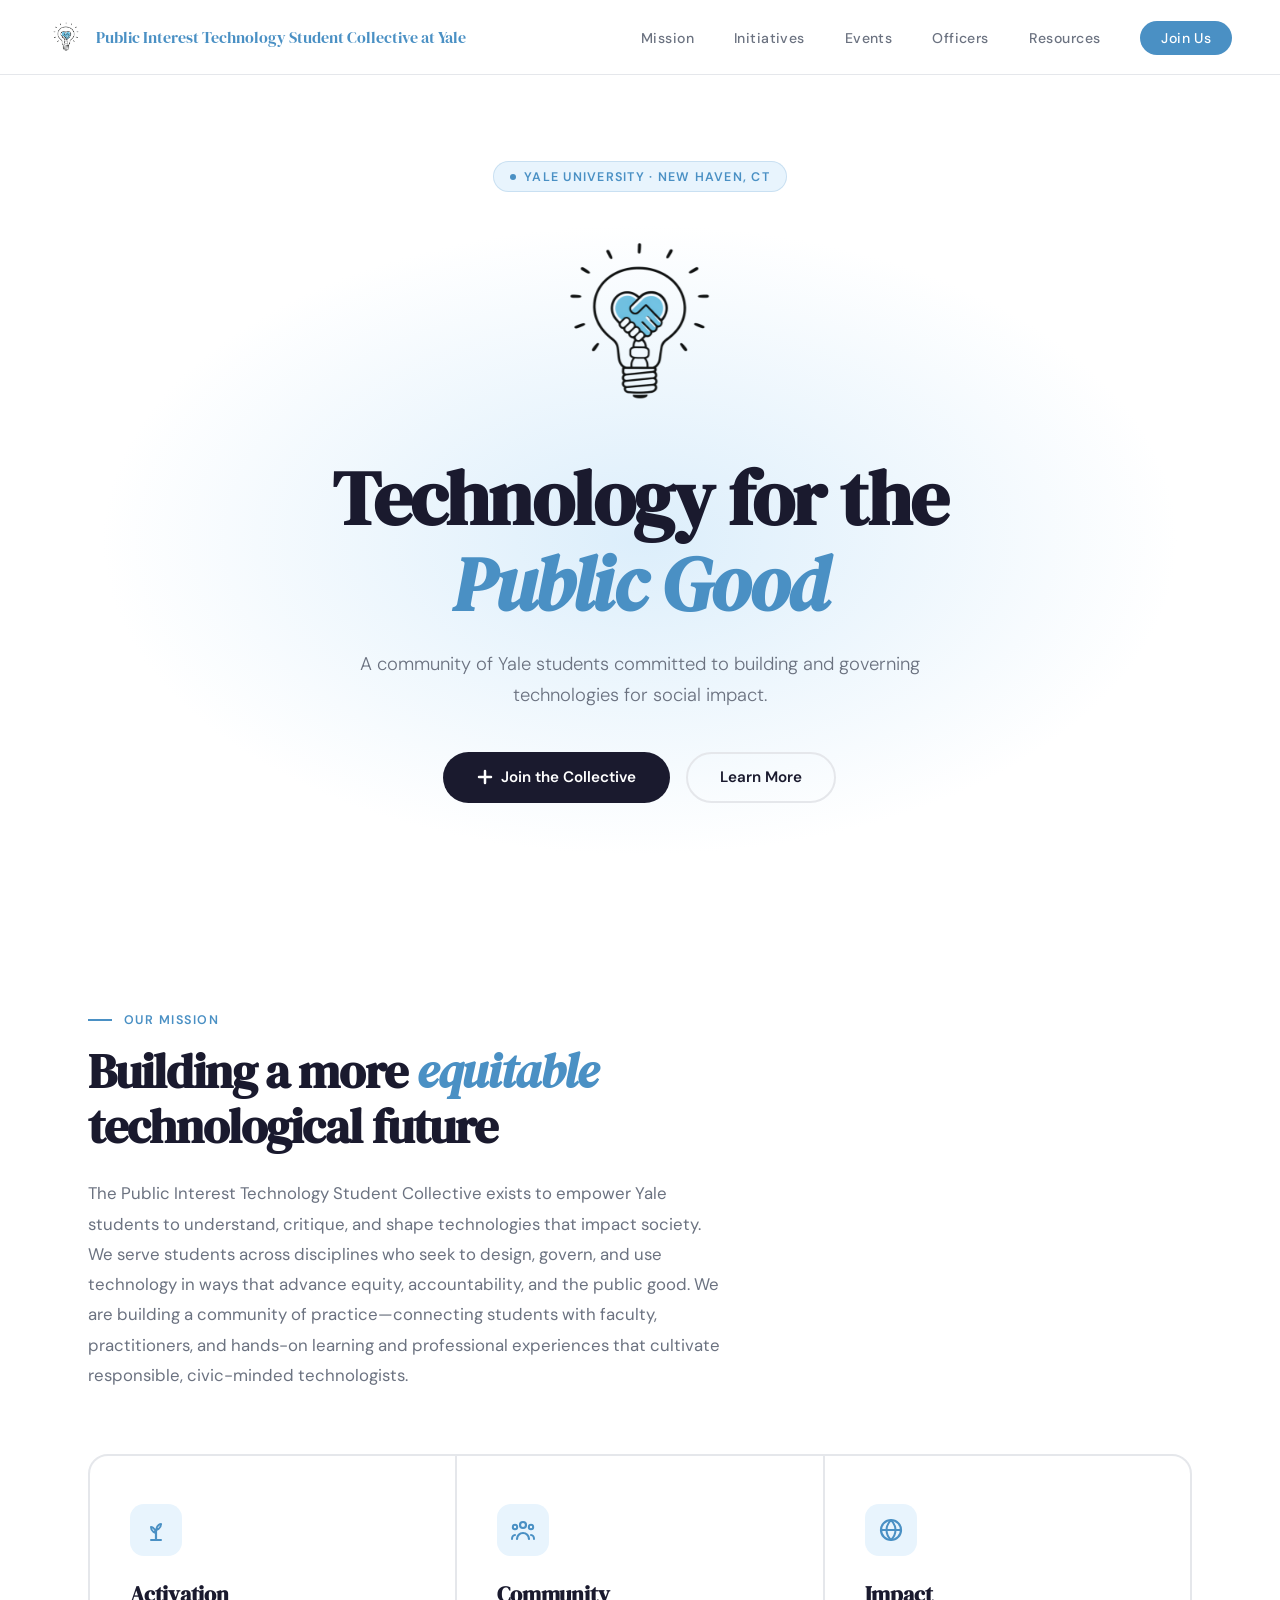
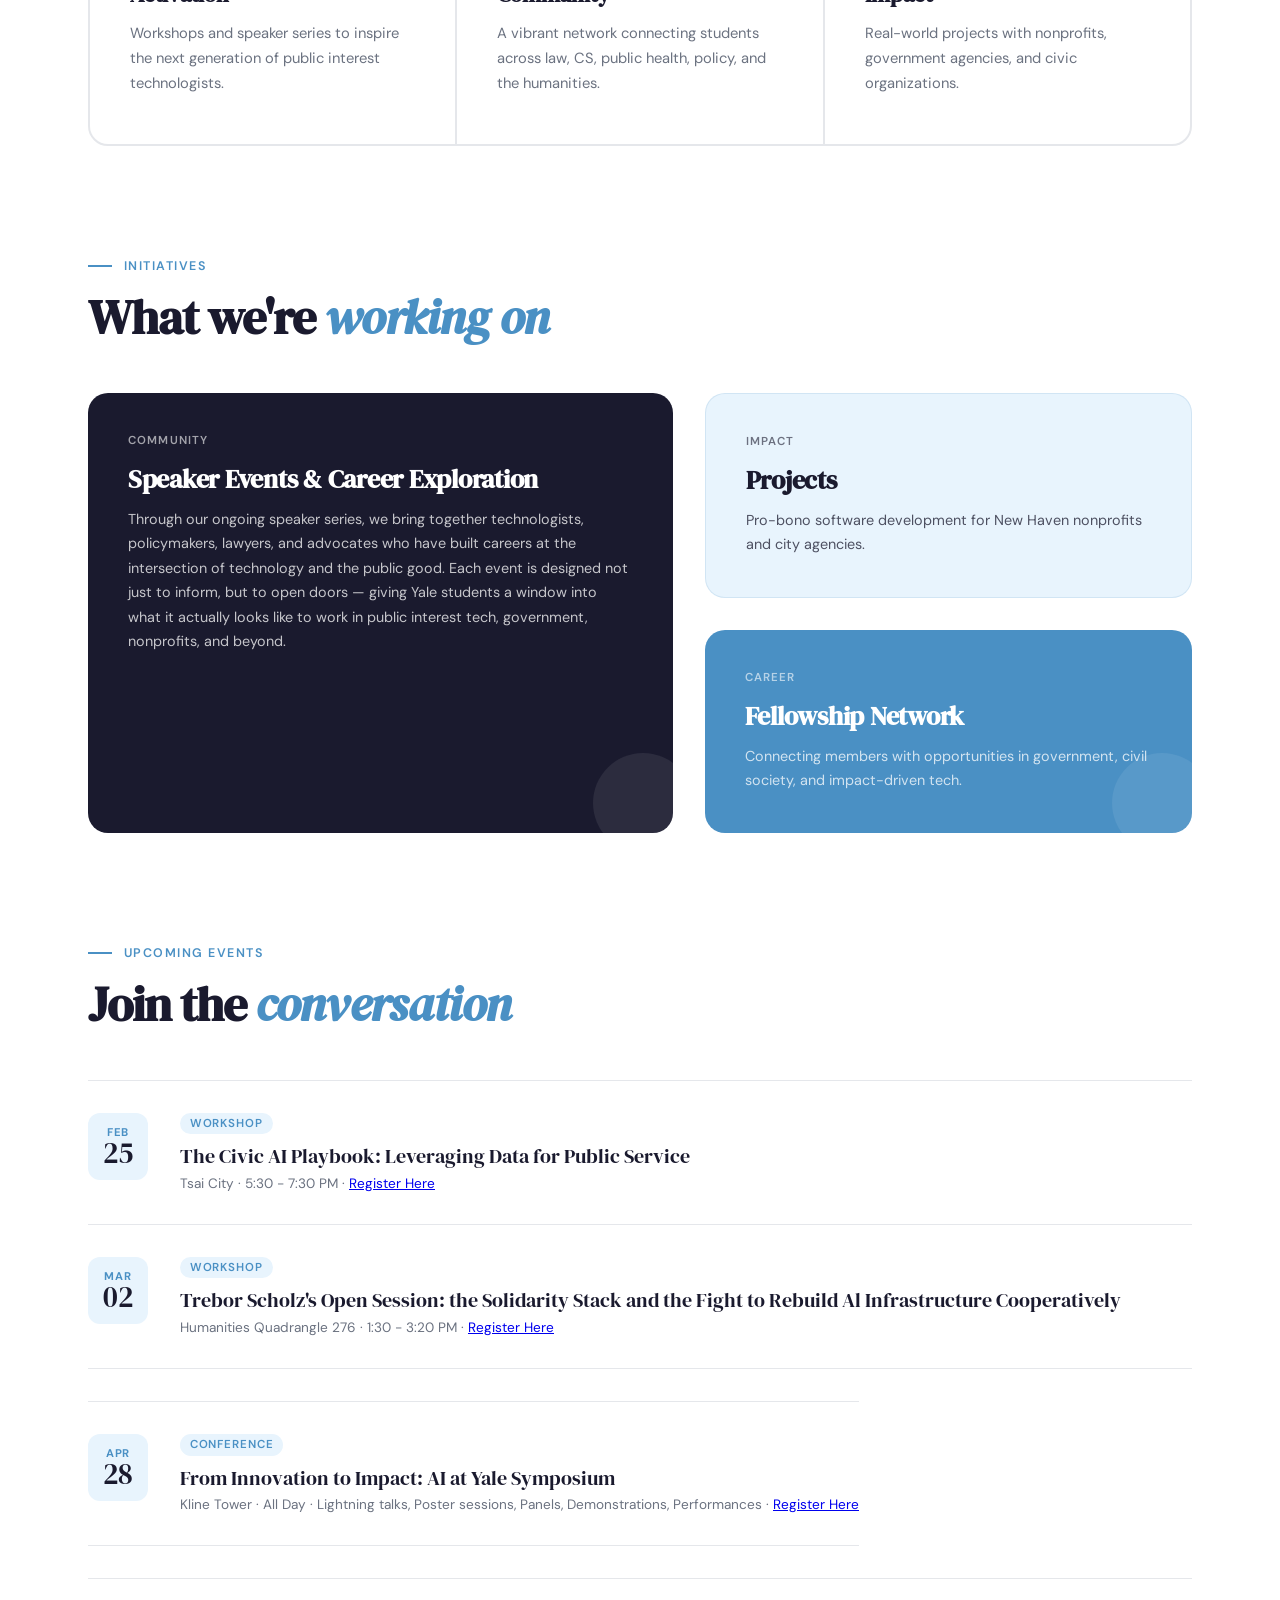
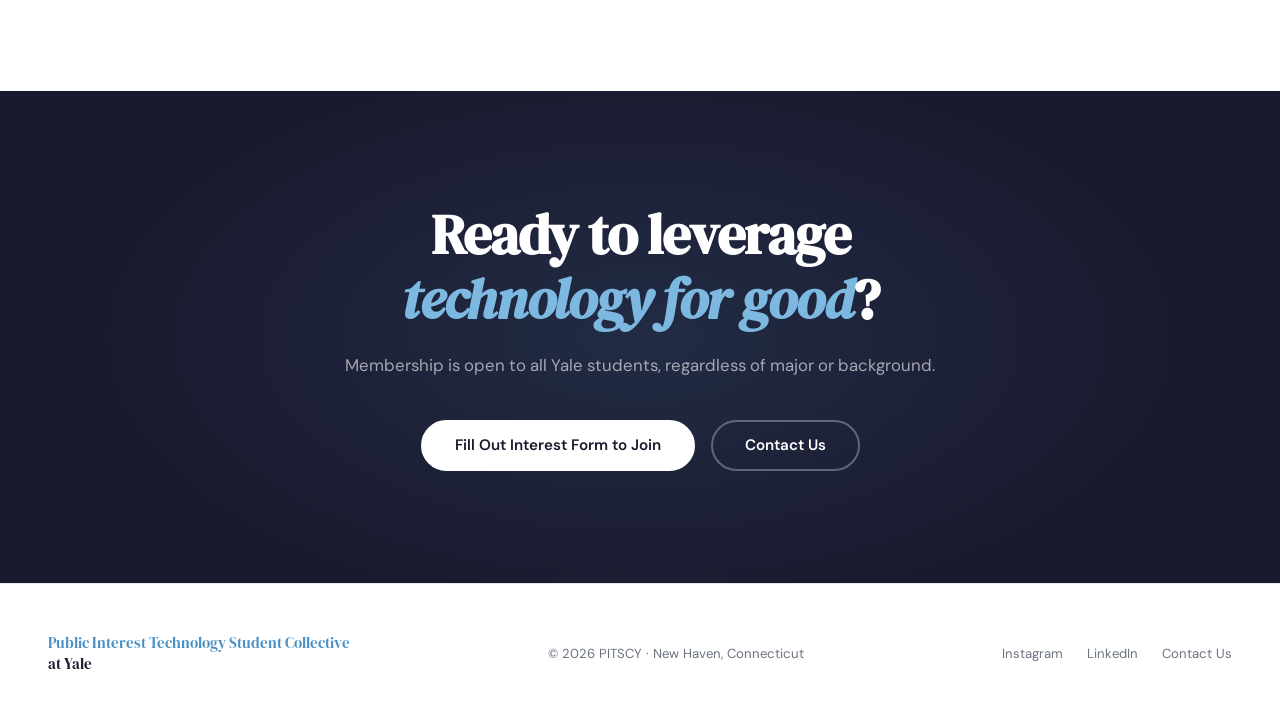
==== commit 24f678d7: "sprout" ====
--- a/index.html
+++ b/index.html
@@ -783,13 +783,18 @@
     <div class="pillar">
       <div class="pillar-icon">
         <svg viewBox="0 0 26 26" fill="none" xmlns="http://www.w3.org/2000/svg">
-          <rect x="4" y="3" width="14" height="19" rx="2" stroke="#4a90c4" stroke-width="2.2"/>
-          <path d="M8 8h6M8 12h6M8 16h4" stroke="#4a90c4" stroke-width="2" stroke-linecap="round"/>
-          <path d="M18 5h2a2 2 0 012 2v14a2 2 0 01-2 2H8" stroke="#4a90c4" stroke-width="2" stroke-linecap="round"/>
+          <!-- stem -->
+          <path d="M13 23V13" stroke="#4a90c4" stroke-width="2.2" stroke-linecap="round"/>
+          <!-- left leaf -->
+          <path d="M13 16c0 0-5-1-5-6 0 0 4 0 5 6z" stroke="#4a90c4" stroke-width="2" stroke-linejoin="round" fill="none"/>
+          <!-- right leaf -->
+          <path d="M13 13c0 0 5-1 5-6 0 0-4 0-5 6z" stroke="#4a90c4" stroke-width="2" stroke-linejoin="round" fill="none"/>
+          <!-- ground line -->
+          <path d="M8 23h10" stroke="#4a90c4" stroke-width="2" stroke-linecap="round"/>
         </svg>
       </div>
-      <h3>Education</h3>
-      <p>Workshops, speaker series, and coursework to develop the next generation of public interest technologists.</p>
+      <h3>Activation</h3>
+      <p>Workshops and speaker series to inspire the next generation of public interest technologists.</p>
     </div>
     <div class="pillar">
       <div class="pillar-icon">
@@ -814,7 +819,7 @@
         </svg>
       </div>
       <h3>Impact</h3>
-      <p>Real-world projects with nonprofits, government agencies, and civic organizations across Connecticut and beyond.</p>
+      <p>Real-world projects with nonprofits, government agencies, and civic organizations.</p>
     </div>
   </div>
 </section>
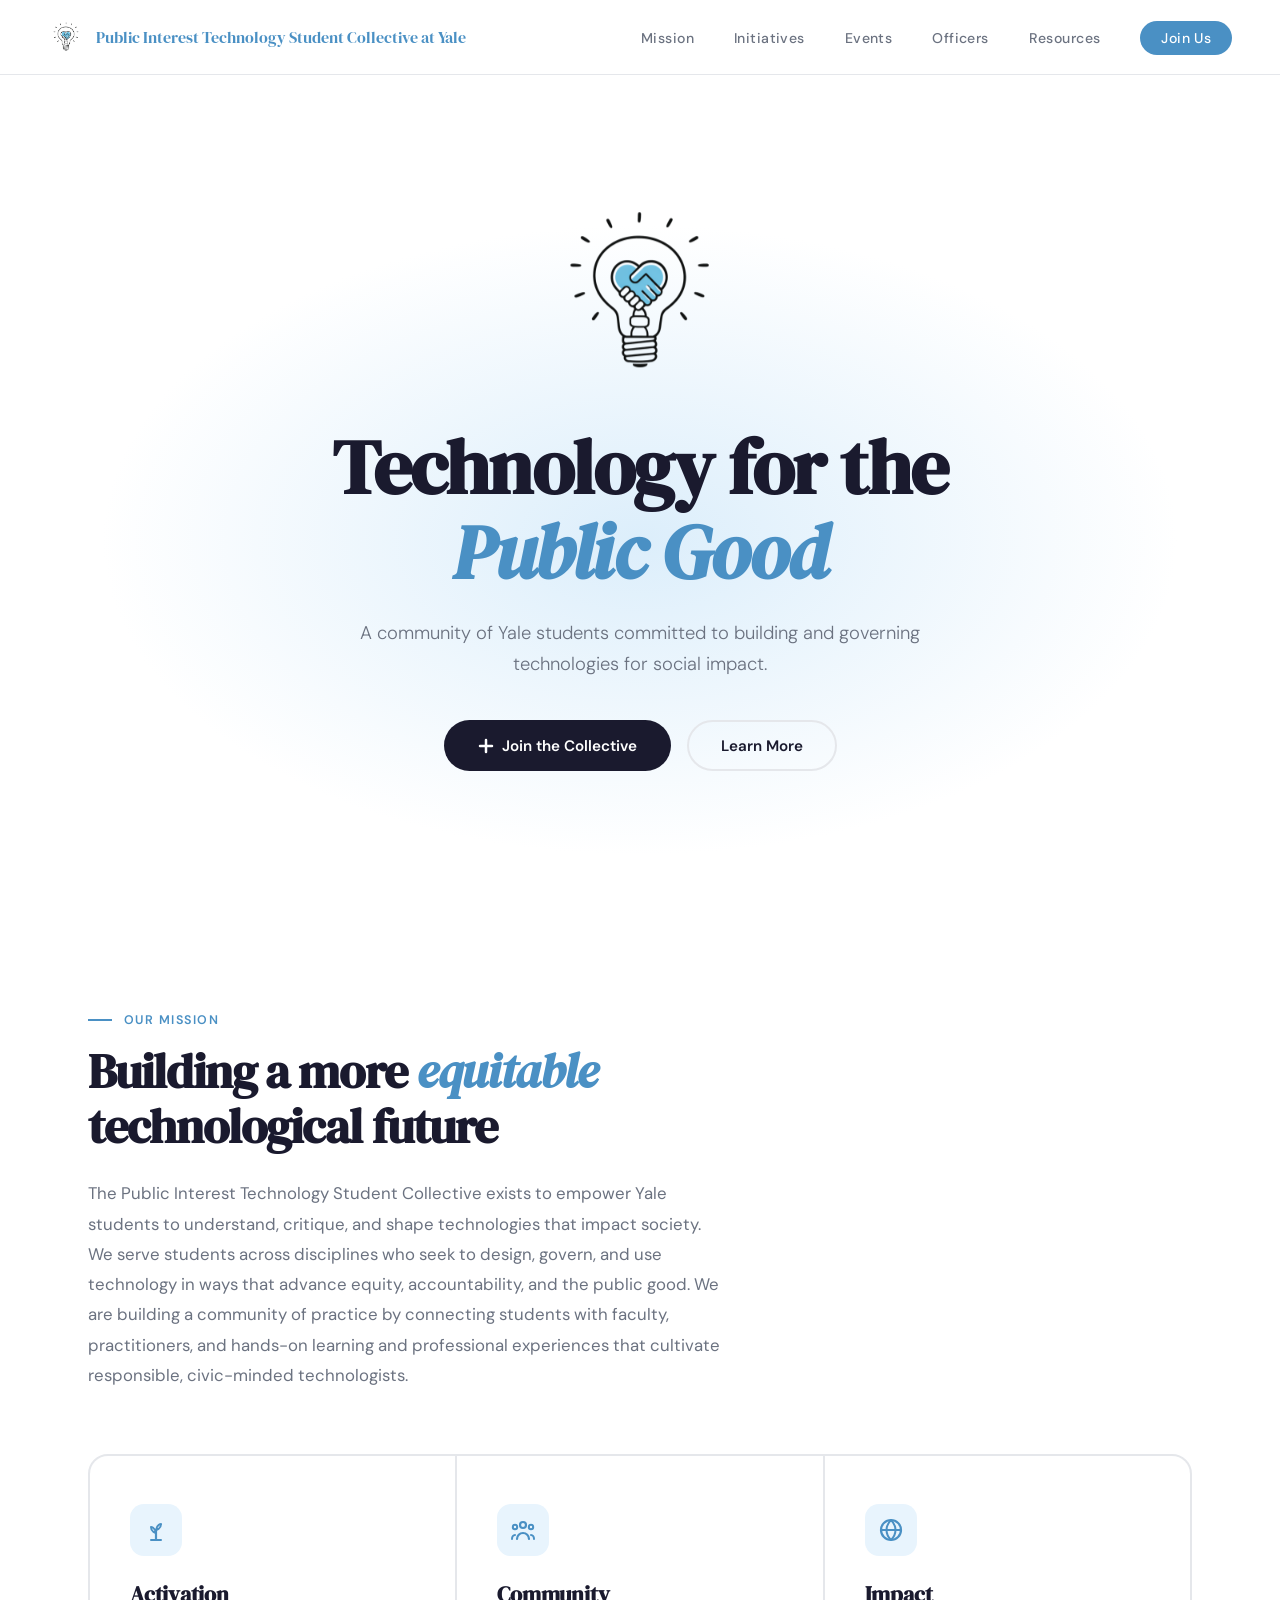
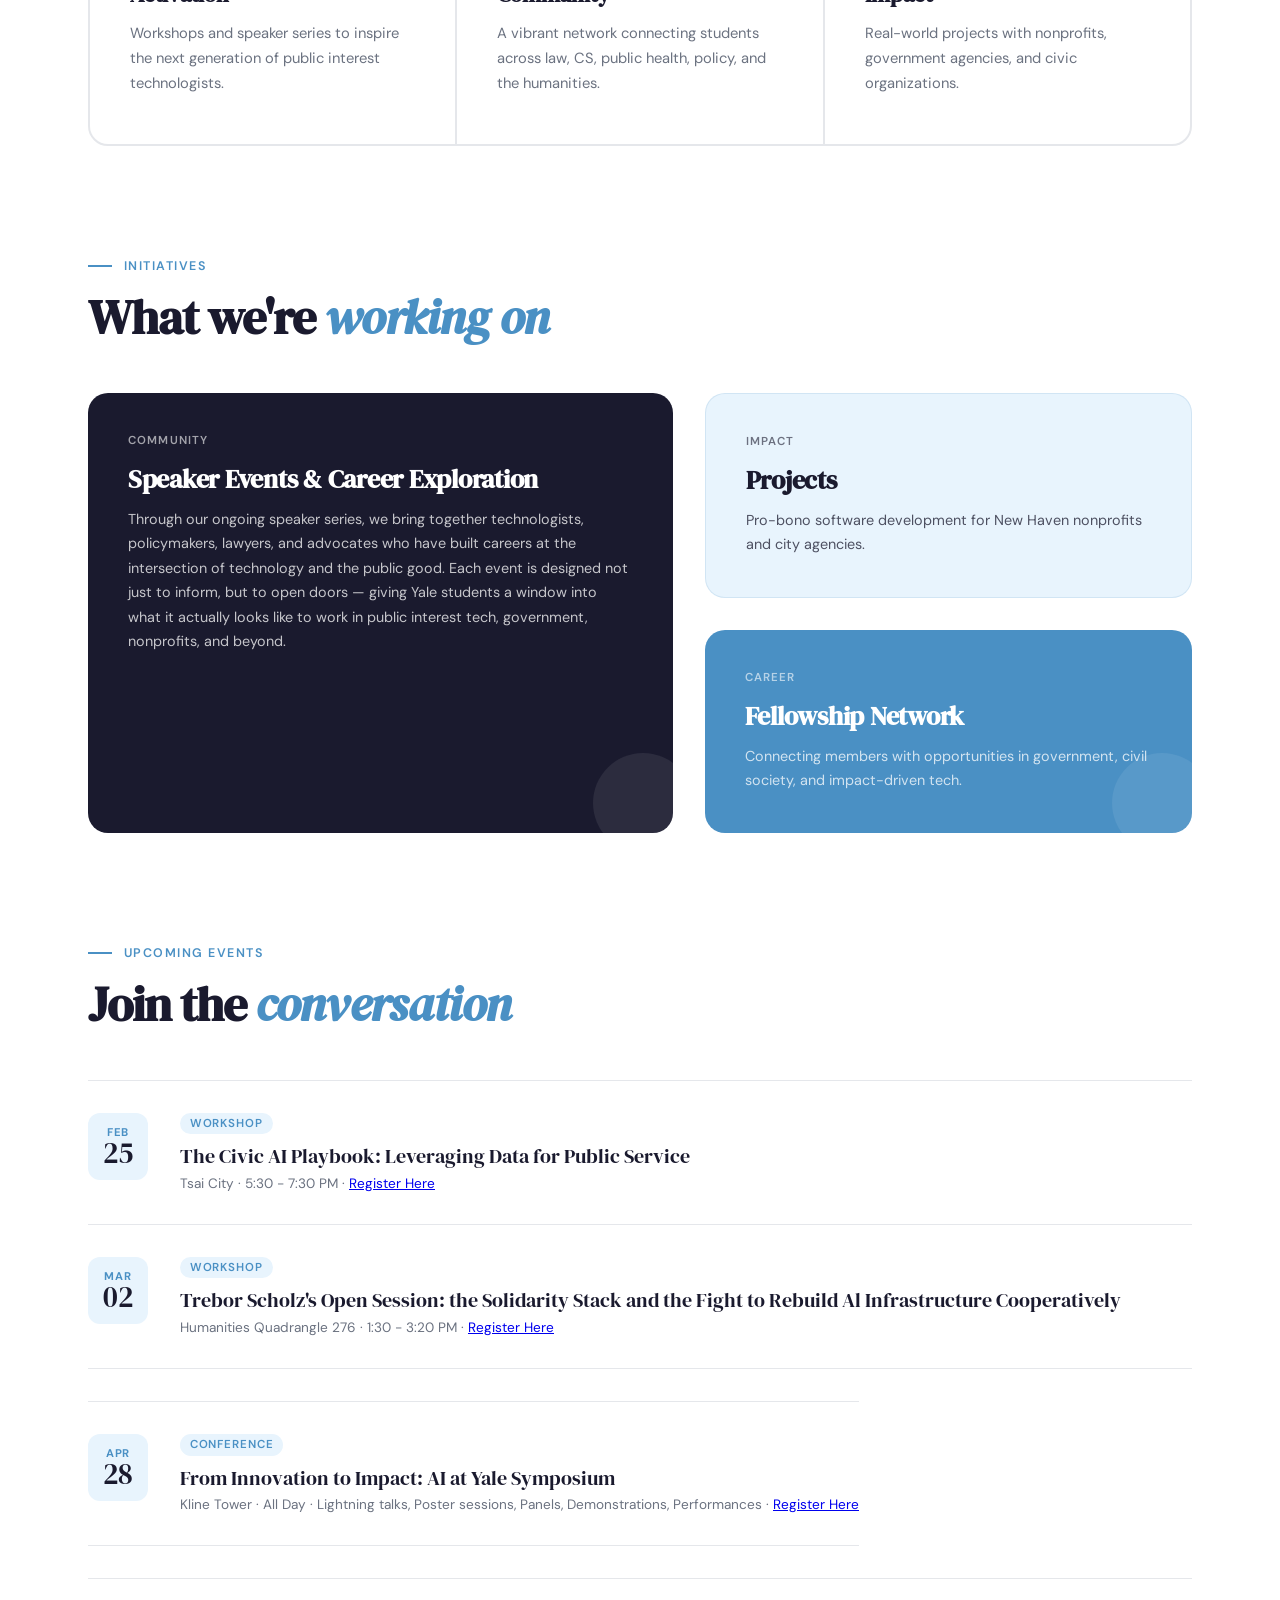
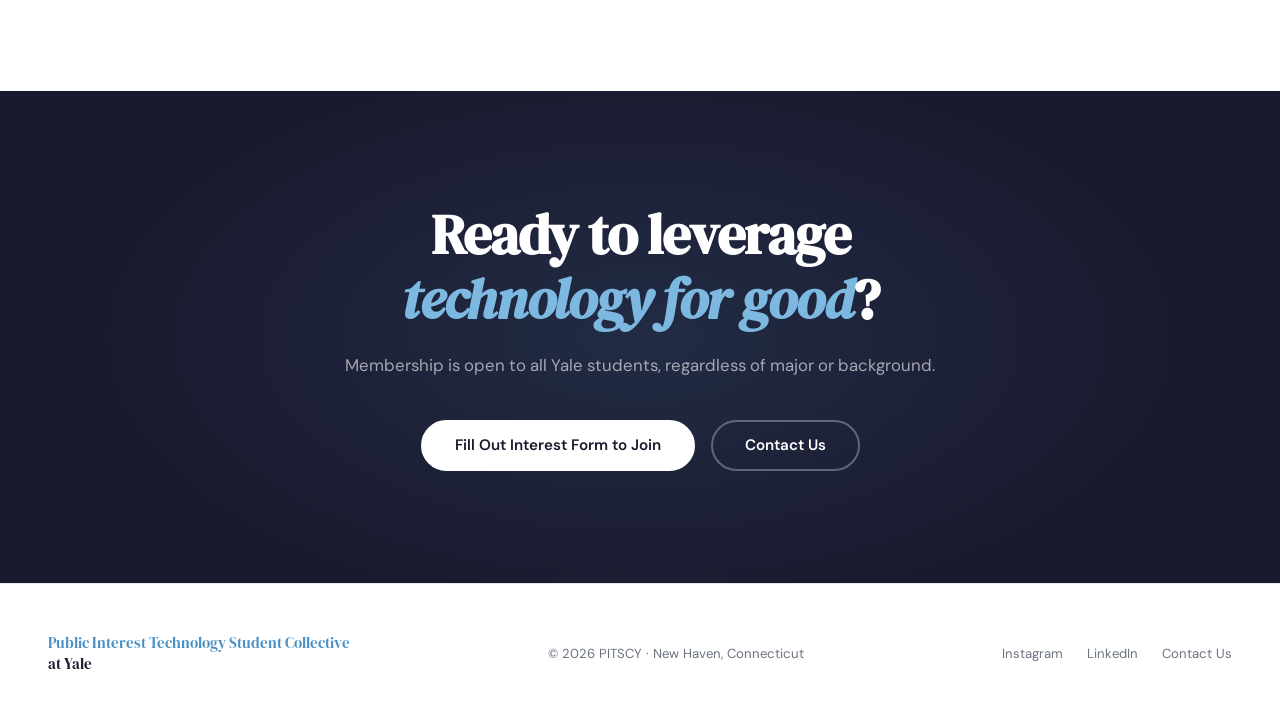
==== commit 0c0e7e49: "update" ====
--- a/index.html
+++ b/index.html
@@ -4,7 +4,7 @@
 <meta charset="UTF-8">
 <meta name="viewport" content="width=device-width, initial-scale=1.0">
 <title>Public Interest Technology Student Collective at Yale</title>
-<link rel="icon" type="image/png" href="media/yalepit-logo.png">
+<link rel="icon" type="image/png" href="media/favicon.png">
 <link href="https://fonts.googleapis.com/css2?family=DM+Sans:wght@300;400;500;600;700&family=DM+Serif+Display:ital@0;1&display=swap" rel="stylesheet">
 <style>
   :root {
@@ -326,7 +326,7 @@
   }
 
   .pillar:hover {
-    background: var(--blue-pale);
+    background: white;
   }
 
   .pillar-icon {
@@ -369,8 +369,8 @@
   }
 
   .initiative-card:hover {
-    transform: translateY(-4px);
-    box-shadow: 0 20px 50px rgba(0,0,0,0.08);
+    transform: none;
+    box-shadow: none;
   }
 
   .initiative-card.dark {
@@ -594,7 +594,7 @@
     width: 22px; height: 2px;
     background: var(--black);
     border-radius: 2px;
-    transition: all 0.25s;
+    transition: transform 0.2s ease, opacity 0.15s ease;
   }
 
   .nav-hamburger.open span:nth-child(1) { transform: translateY(7px) rotate(45deg); }
@@ -730,11 +730,11 @@
     </script>
   </div>
 
-  <div class="hero-content">
+  <!-- <div class="hero-content">
     <div class="hero-badge">
       <span class="hero-badge-dot"></span>
       Yale University · New Haven, CT
-    </div>
+    </div> -->
 
     <div class="hero-illustration">
       <img src="media/yalepit-logo.png" alt="Yale PITSC Logo"/>
@@ -777,7 +777,7 @@
 <section class="section" id="mission">
   <div class="section-tag">Our Mission</div>
   <h2 class="section-title">Building a more <em>equitable</em> technological future</h2>
-  <p style="color: var(--gray); font-size: 1.05rem; line-height: 1.8; max-width: 640px;">The Public Interest Technology Student Collective exists to empower Yale students to understand, critique, and shape technologies that impact society. We serve students across disciplines who seek to design, govern, and use technology in ways that advance equity, accountability, and the public good. We are building a community of practice—connecting students with faculty, practitioners, and hands-on learning and professional experiences that cultivate responsible, civic-minded technologists.</p>
+  <p style="color: var(--gray); font-size: 1.05rem; line-height: 1.8; max-width: 640px;">The Public Interest Technology Student Collective exists to empower Yale students to understand, critique, and shape technologies that impact society. We serve students across disciplines who seek to design, govern, and use technology in ways that advance equity, accountability, and the public good. We are building a community of practice by connecting students with faculty, practitioners, and hands-on learning and professional experiences that cultivate responsible, civic-minded technologists.</p>
 
   <div class="pillars">
     <div class="pillar">
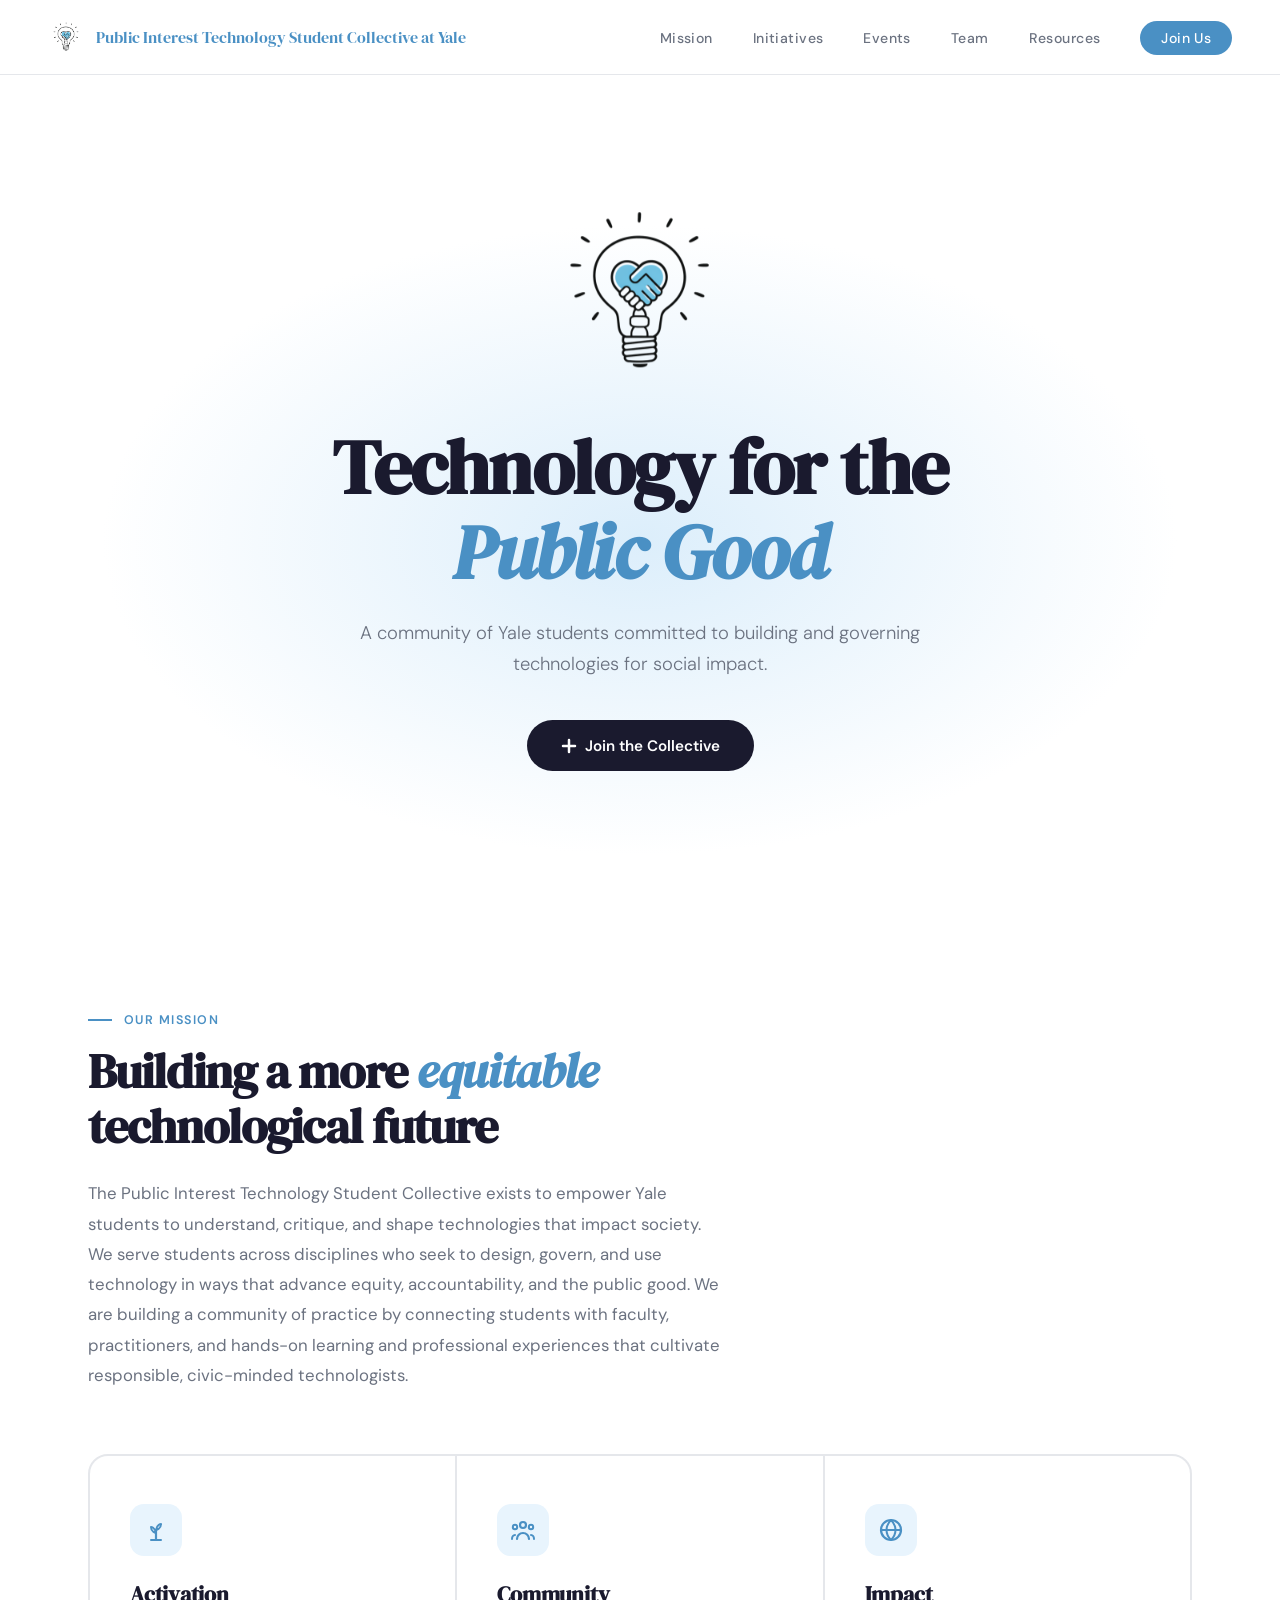
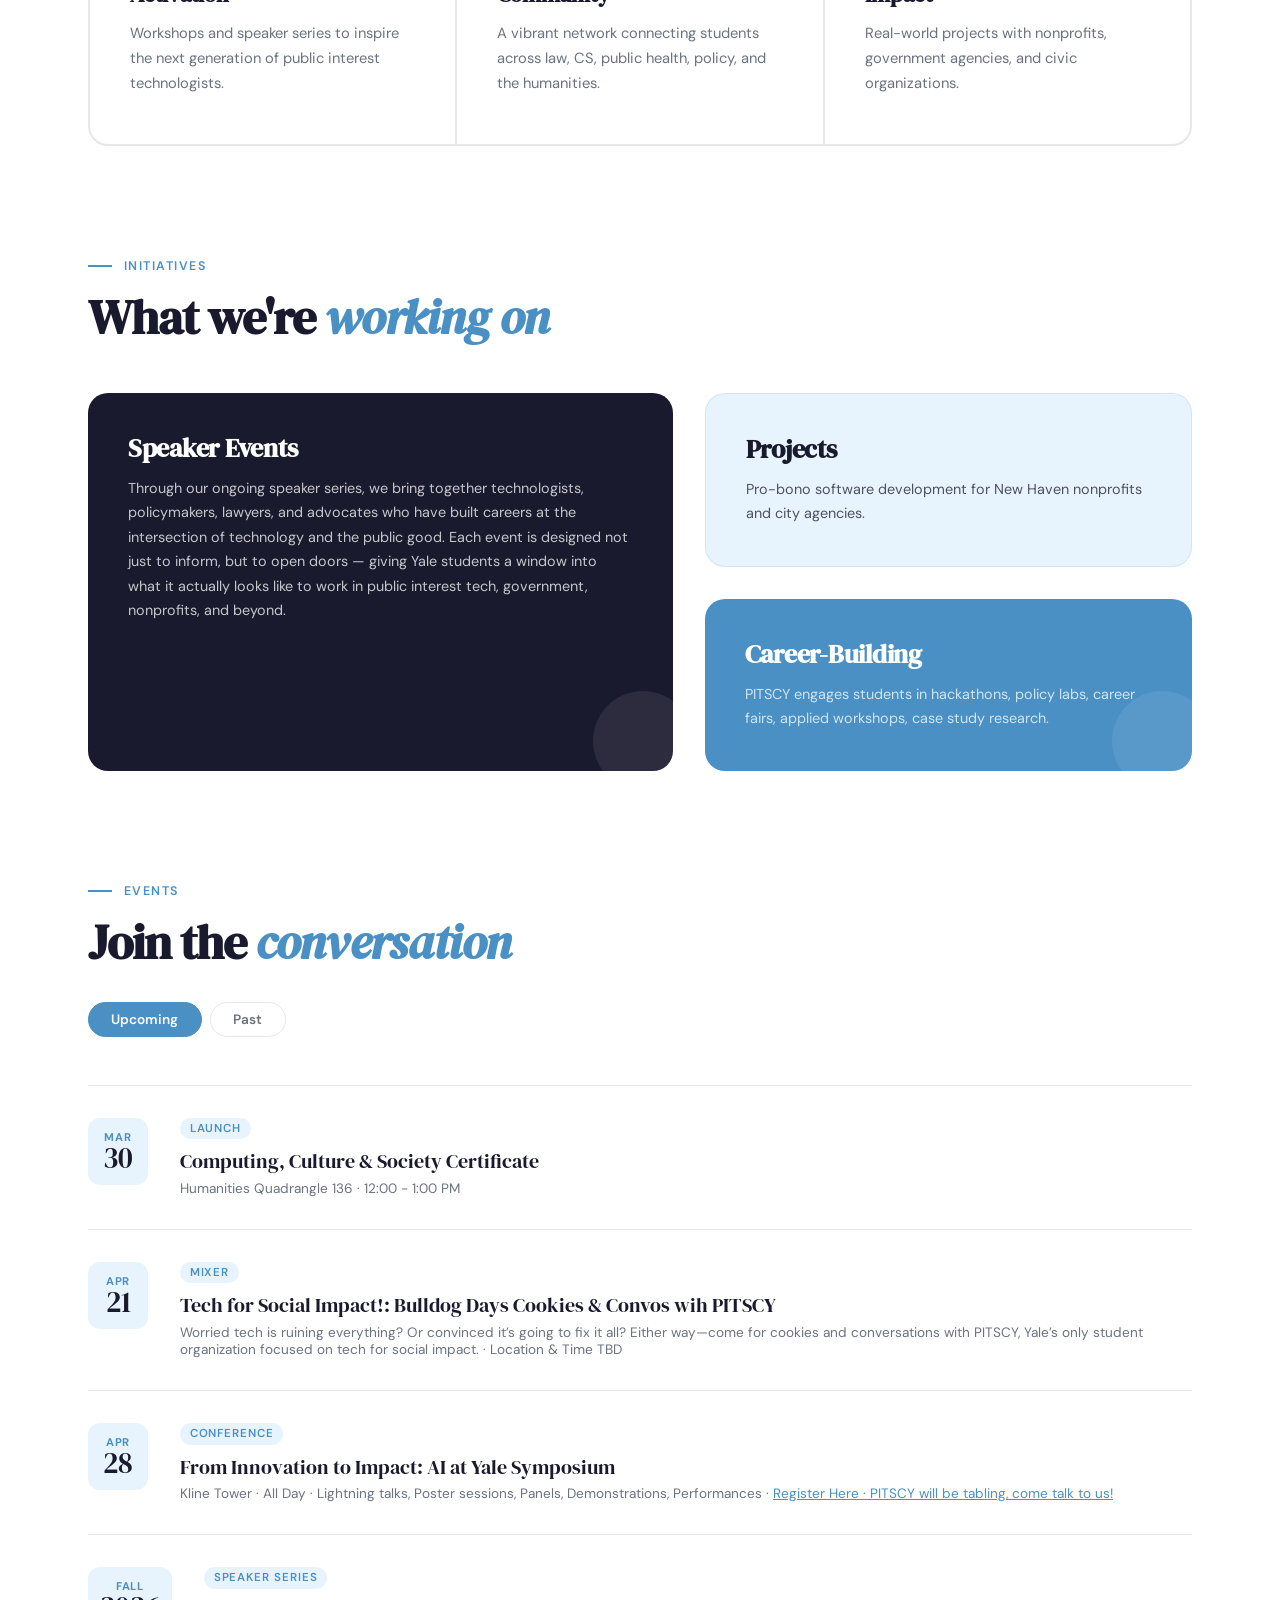
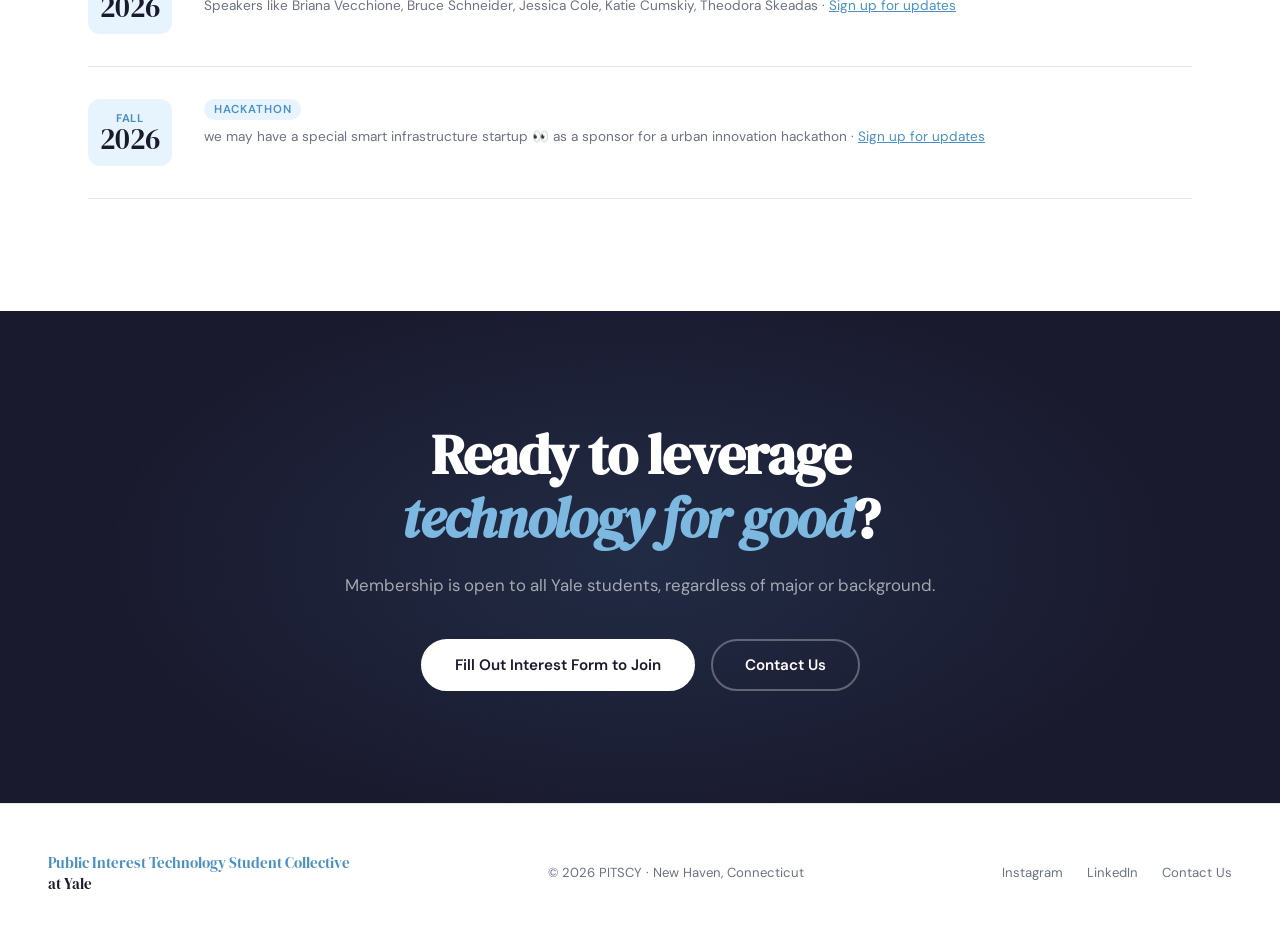
==== commit 751ecd7e: "updates" ====
--- a/index.html
+++ b/index.html
@@ -480,6 +480,39 @@
   }
 
   .event-info { font-size: 0.85rem; color: var(--gray); }
+  .event-info a { color: var(--blue); }
+  .event-info a:hover { color: var(--black); }
+
+  /* EVENT TABS */
+  .event-tabs {
+    display: flex;
+    gap: 0.5rem;
+    margin-top: 2rem;
+  }
+
+  .event-tab {
+    padding: 0.5rem 1.4rem;
+    border-radius: 100px;
+    border: 1.5px solid var(--line);
+    background: transparent;
+    font-family: 'DM Sans', sans-serif;
+    font-size: 0.85rem;
+    font-weight: 600;
+    color: var(--gray);
+    cursor: pointer;
+    transition: all 0.2s;
+  }
+
+  .event-tab:hover { border-color: var(--blue); color: var(--blue); }
+
+  .event-tab.active {
+    background: var(--blue);
+    border-color: var(--blue);
+    color: white;
+  }
+
+  .events-panel { display: none; }
+  .events-panel.active { display: block; }
 
   /* JOIN */
   .join-section {
@@ -681,7 +714,7 @@
     <li><a href="#mission">Mission</a></li>
     <li><a href="#initiatives">Initiatives</a></li>
     <li><a href="#events">Events</a></li>
-    <li><a href="officers.html">Officers</a></li>
+    <li><a href="team.html">Team</a></li>
     <li><a href="resources.html">Resources</a></li>
     <li><a href="https://forms.gle/SN9Z8QEHAB6Czuxt6" class="nav-cta">Join Us</a></li>
   </ul>
@@ -748,7 +781,7 @@
         <svg width="16" height="16" viewBox="0 0 16 16" fill="none"><path d="M8 2v12M2 8h12" stroke="white" stroke-width="2.5" stroke-linecap="round"/></svg>
         Join the Collective
       </a>
-      <a href="#mission" class="btn btn-secondary">Learn More</a>
+      <!-- <a href="#mission" class="btn btn-secondary">Learn More</a> -->
     </div>
   </div>
 </section>
@@ -832,21 +865,21 @@
   <div class="initiatives-grid">
     <div class="initiative-card dark">
       <div class="card-decoration"></div>
-      <div class="card-tag">Community</div>
-      <h3>Speaker Events & Career Exploration</h3>
+      <!-- <div class="card-tag">Community</div> -->
+      <h3>Speaker Events</h3>
       <p>Through our ongoing speaker series, we bring together technologists, policymakers, lawyers, and advocates who have built careers at the intersection of technology and the public good. Each event is designed not just to inform, but to open doors — giving Yale students a window into what it actually looks like to work in public interest tech, government, nonprofits, and beyond.</p>
     </div>
     <div class="right-col">
       <div class="initiative-card light">
-        <div class="card-tag">Impact</div>
+        <!-- <div class="card-tag">Impact</div> -->
         <h3>Projects</h3>
         <p>Pro-bono software development for New Haven nonprofits and city agencies.</p>
       </div>
       <div class="initiative-card blue">
         <div class="card-decoration"></div>
-        <div class="card-tag">Career</div>
-        <h3>Fellowship Network</h3>
-        <p>Connecting members with opportunities in government, civil society, and impact-driven tech.</p>
+        <!-- <div class="card-tag">Career</div> -->
+        <h3>Career-Building</h3>
+        <p>PITSCY engages students in hackathons, policy labs, career fairs, applied workshops, case study research.</p>
       </div>
     </div>
   </div>
@@ -854,61 +887,112 @@
 
 <!-- EVENTS -->
 <section class="section" id="events" style="padding-top: 0;">
-  <div class="section-tag">Upcoming Events</div>
+  <div class="section-tag">Events</div>
   <h2 class="section-title">Join the <em>conversation</em></h2>
 
+  <div class="event-tabs">
+    <button class="event-tab active" data-tab="upcoming">Upcoming</button>
+    <button class="event-tab" data-tab="past">Past</button>
+  </div>
+
   <div class="events-list">
+    <!-- UPCOMING EVENTS -->
+    <div id="tab-upcoming" class="events-panel active">
       <div class="event-item">
-      <div class="event-date">
-        <div class="month">Feb</div>
-        <div class="day">25</div>
-      </div>
-      <div>
-        <div class="event-meta">
-          <span class="event-tag">Workshop</span>
-        </div>
-        <div class="event-title">The Civic AI Playbook: Leveraging Data for Public Service</div>
-        <div class="event-info">Tsai City · 5:30 - 7:30 PM · <a href="https://luma.com/ts53pdg4">Register Here</a></div>
+        <div class="event-date">
+          <div class="month">Mar</div>
+          <div class="day">30</div>
+        </div>
+        <div>
+          <div class="event-meta">
+            <span class="event-tag">Launch</span>
+          </div>
+          <div class="event-title">Computing, Culture & Society Certificate</div>
+          <div class="event-info">Humanities Quadrangle 136 · 12:00 - 1:00 PM</div>
+        </div>
+      </div>
+      <div class="event-item">
+        <div class="event-date">
+          <div class="month">Apr</div>
+          <div class="day">21</div>
+        </div>
+        <div>
+          <div class="event-meta">
+            <span class="event-tag">Mixer</span>
+          </div>
+          <div class="event-title">Tech for Social Impact!: Bulldog Days Cookies & Convos wih PITSCY</div>
+          <div class="event-info">Worried tech is ruining everything? Or convinced it’s going to fix it all?
+Either way—come for cookies and conversations with PITSCY, Yale’s only student organization focused on tech for social impact. · Location & Time TBD</div>
+        </div>
+      </div>
+      <div class="event-item">
+        <div class="event-date">
+          <div class="month">Apr</div>
+          <div class="day">28</div>
+        </div>
+        <div>
+          <div class="event-meta">
+            <span class="event-tag">Conference</span>
+          </div>
+          <div class="event-title">From Innovation to Impact: AI at Yale Symposium</div>
+          <div class="event-info">Kline Tower · All Day · Lightning talks, Poster sessions, Panels, Demonstrations, Performances · <a href="https://ai.yale.edu/opportunities/ai-at-yale-symposium-2026">Register Here · PITSCY will be tabling, come talk to us!</a></div>
+        </div>
+      </div>
+      <div class="event-item">
+        <div class="event-date">
+          <div class="month">Fall</div>
+          <div class="day">2026</div>
+        </div>
+        <div>
+          <div class="event-meta">
+            <span class="event-tag">Speaker Series</span>
+          </div>
+          <div class="event-title"></div>
+          <div class="event-info">Speakers like Briana Vecchione, Bruce Schneider, Jessica Cole, Katie Cumskiy, Theodora Skeadas · <a href="https://forms.gle/SN9Z8QEHAB6Czuxt6">Sign up for updates</a></div>
+        </div>
+      </div>
+      <div class="event-item">
+        <div class="event-date">
+          <div class="month">Fall</div>
+          <div class="day">2026</div>
+        </div>
+        <div>
+          <div class="event-meta">
+            <span class="event-tag">Hackathon</span>
+          </div>
+          <div class="event-title"></div>
+          <div class="event-info">we may have a special smart infrastructure startup 👀 as a sponsor for a urban innovation hackathon · <a href="https://forms.gle/SN9Z8QEHAB6Czuxt6">Sign up for updates</a></div>
+        </div>
       </div>
     </div>
-    <div class="event-item">
-      <div class="event-date">
-        <div class="month">Mar</div>
-        <div class="day">02</div>
-      </div>
-      <div>
-        <div class="event-meta">
-          <span class="event-tag">Workshop</span>
-        </div>
-        <div class="event-title">Trebor Scholz's Open Session: the Solidarity Stack and the Fight to Rebuild Al Infrastructure Cooperatively</div>
-        <div class="event-info">Humanities Quadrangle 276 · 1:30 - 3:20 PM · <a href="https://docs.google.com/forms/d/e/1FAIpQLSer7bPuZnS-0A3tRelT_TVfhwyYImy93vQ5PD9ZskJhNpJv8Q/viewform">Register Here </a></div>
-      </div>
-    </div>
-    <div class="event-item">
-    <!-- <div class="event-item">
-      <div class="event-date">
-        <div class="month">Apr</div>
-        <div class="day">05</div>
-      </div>
-      <div>
-        <div class="event-meta">
-          <span class="event-tag">Annual</span>
-        </div>
-        <div class="event-title">Public Interest Tech Symposium 2026</div>
-        <div class="event-info">Evans Hall · All Day · Keynotes, panels, project showcase</div>
-      </div>
-    </div> -->
-    <div class="event-item">
-      <div class="event-date">
-        <div class="month">Apr</div>
-        <div class="day">28</div>
-      </div>
-      <div>
-        <div class="event-meta">
-          <span class="event-tag">Conference</span>
-        </div>
-        <div class="event-title">From Innovation to Impact: AI at Yale Symposium</div>
-        <div class="event-info">Kline Tower · All Day · Lightning talks, Poster sessions, Panels, Demonstrations, Performances · <a href="https://ai.yale.edu/opportunities/ai-at-yale-symposium-2026">Register Here</a></div>
+
+    <!-- PAST EVENTS -->
+    <div id="tab-past" class="events-panel">
+      <div class="event-item">
+        <div class="event-date">
+          <div class="month">Mar</div>
+          <div class="day">02</div>
+        </div>
+        <div>
+          <div class="event-meta">
+            <span class="event-tag">Workshop</span>
+          </div>
+          <div class="event-title">Trebor Scholz’s Open Session: the Solidarity Stack and the Fight to Rebuild Al Infrastructure Cooperatively</div>
+          <div class="event-info">WLH 276 · 1:30 - 3:20 PM · <a href="https://docs.google.com/forms/d/e/1FAIpQLSer7bPuZnS-0A3tRelT_TVfhwyYImy93vQ5PD9ZskJhNpJv8Q/viewform">Register Here</a></div>
+        </div>
+      </div>
+      <div class="event-item">
+        <div class="event-date">
+          <div class="month">Feb</div>
+          <div class="day">25</div>
+        </div>
+        <div>
+          <div class="event-meta">
+            <span class="event-tag">Workshop</span>
+          </div>
+          <div class="event-title">The Civic AI Playbook: Leveraging Data for Public Service</div>
+          <div class="event-info">Tsai City · 5:30 - 7:30 PM · <a href="https://luma.com/ts53pdg4">Register Here</a></div>
+        </div>
       </div>
     </div>
   </div>
@@ -940,5 +1024,17 @@
   </div>
 </footer>
 
+<script>
+  document.querySelectorAll('.event-tab').forEach(function(btn) {
+    btn.addEventListener('click', function() {
+      var tab = this.dataset.tab;
+      document.querySelectorAll('.event-tab').forEach(function(b) { b.classList.remove('active'); });
+      document.querySelectorAll('.events-panel').forEach(function(p) { p.classList.remove('active'); });
+      this.classList.add('active');
+      document.getElementById('tab-' + tab).classList.add('active');
+    });
+  });
+</script>
+
 </body>
 </html>
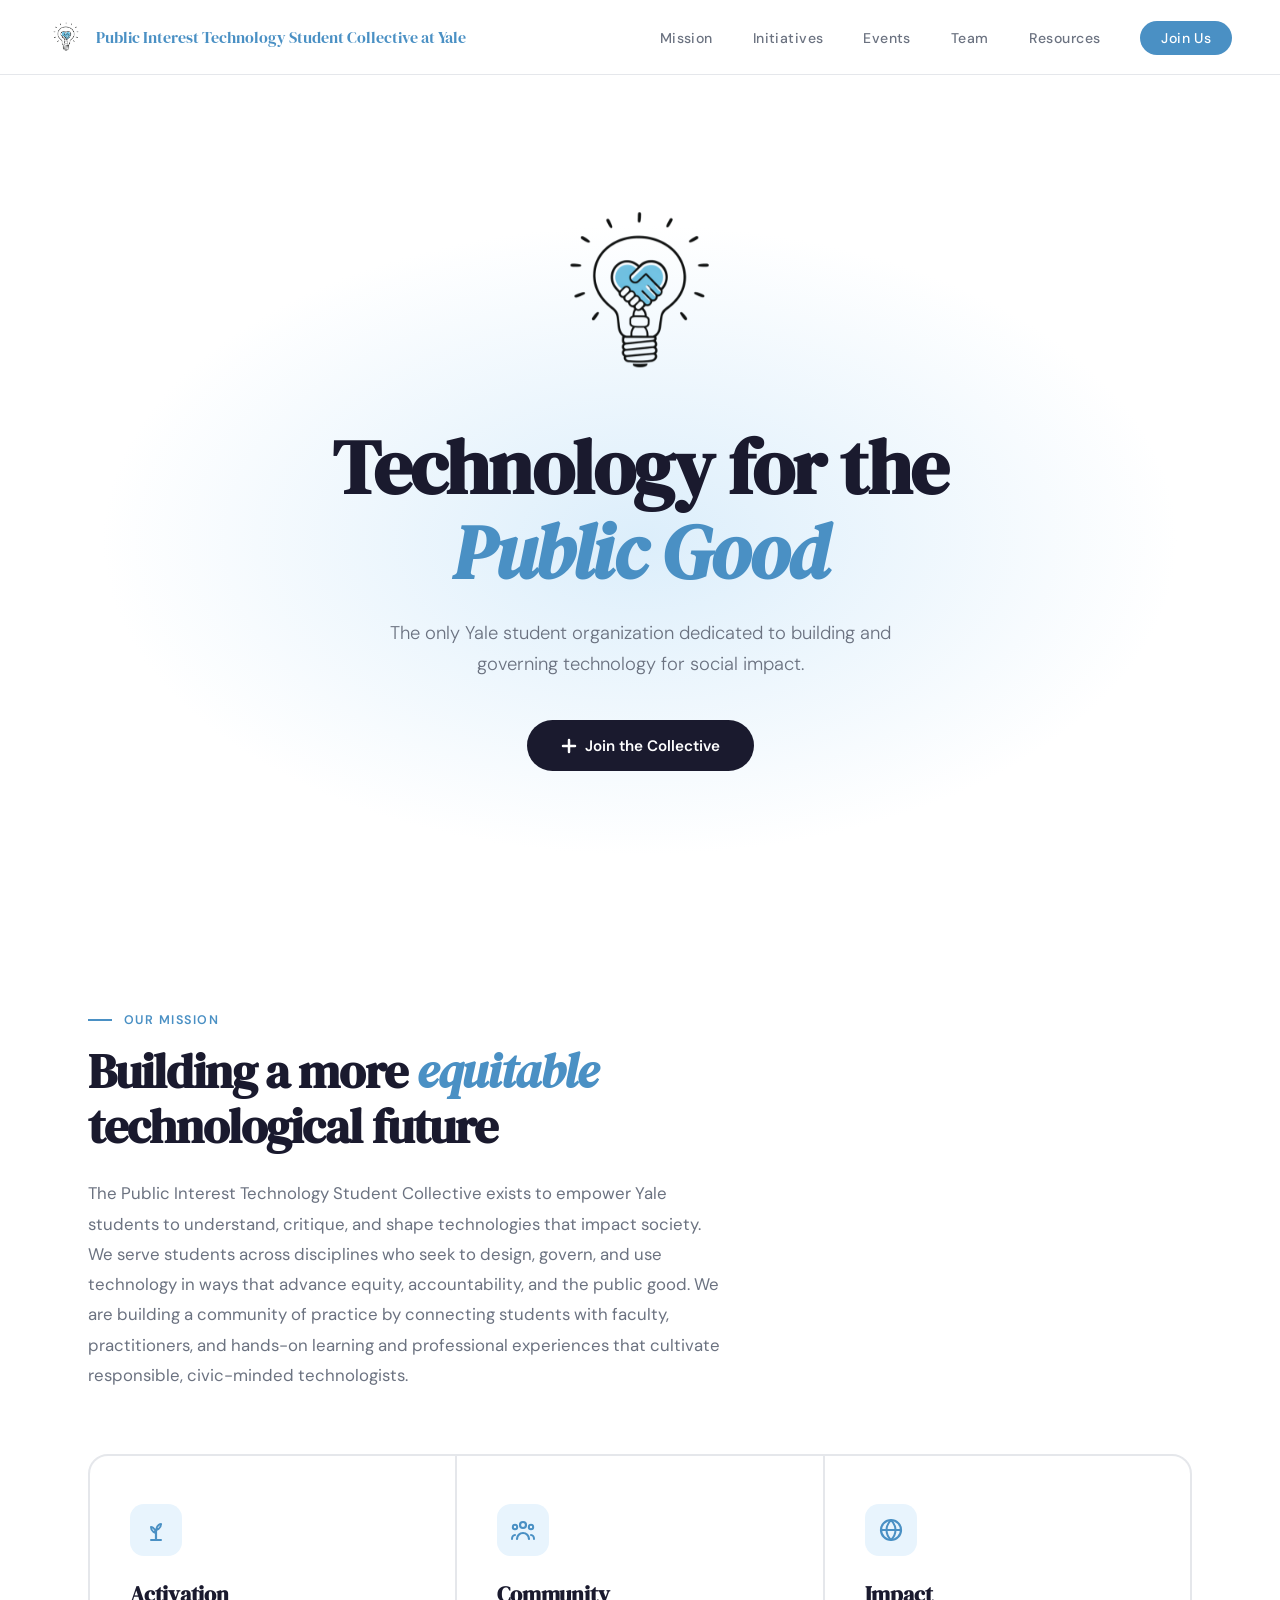
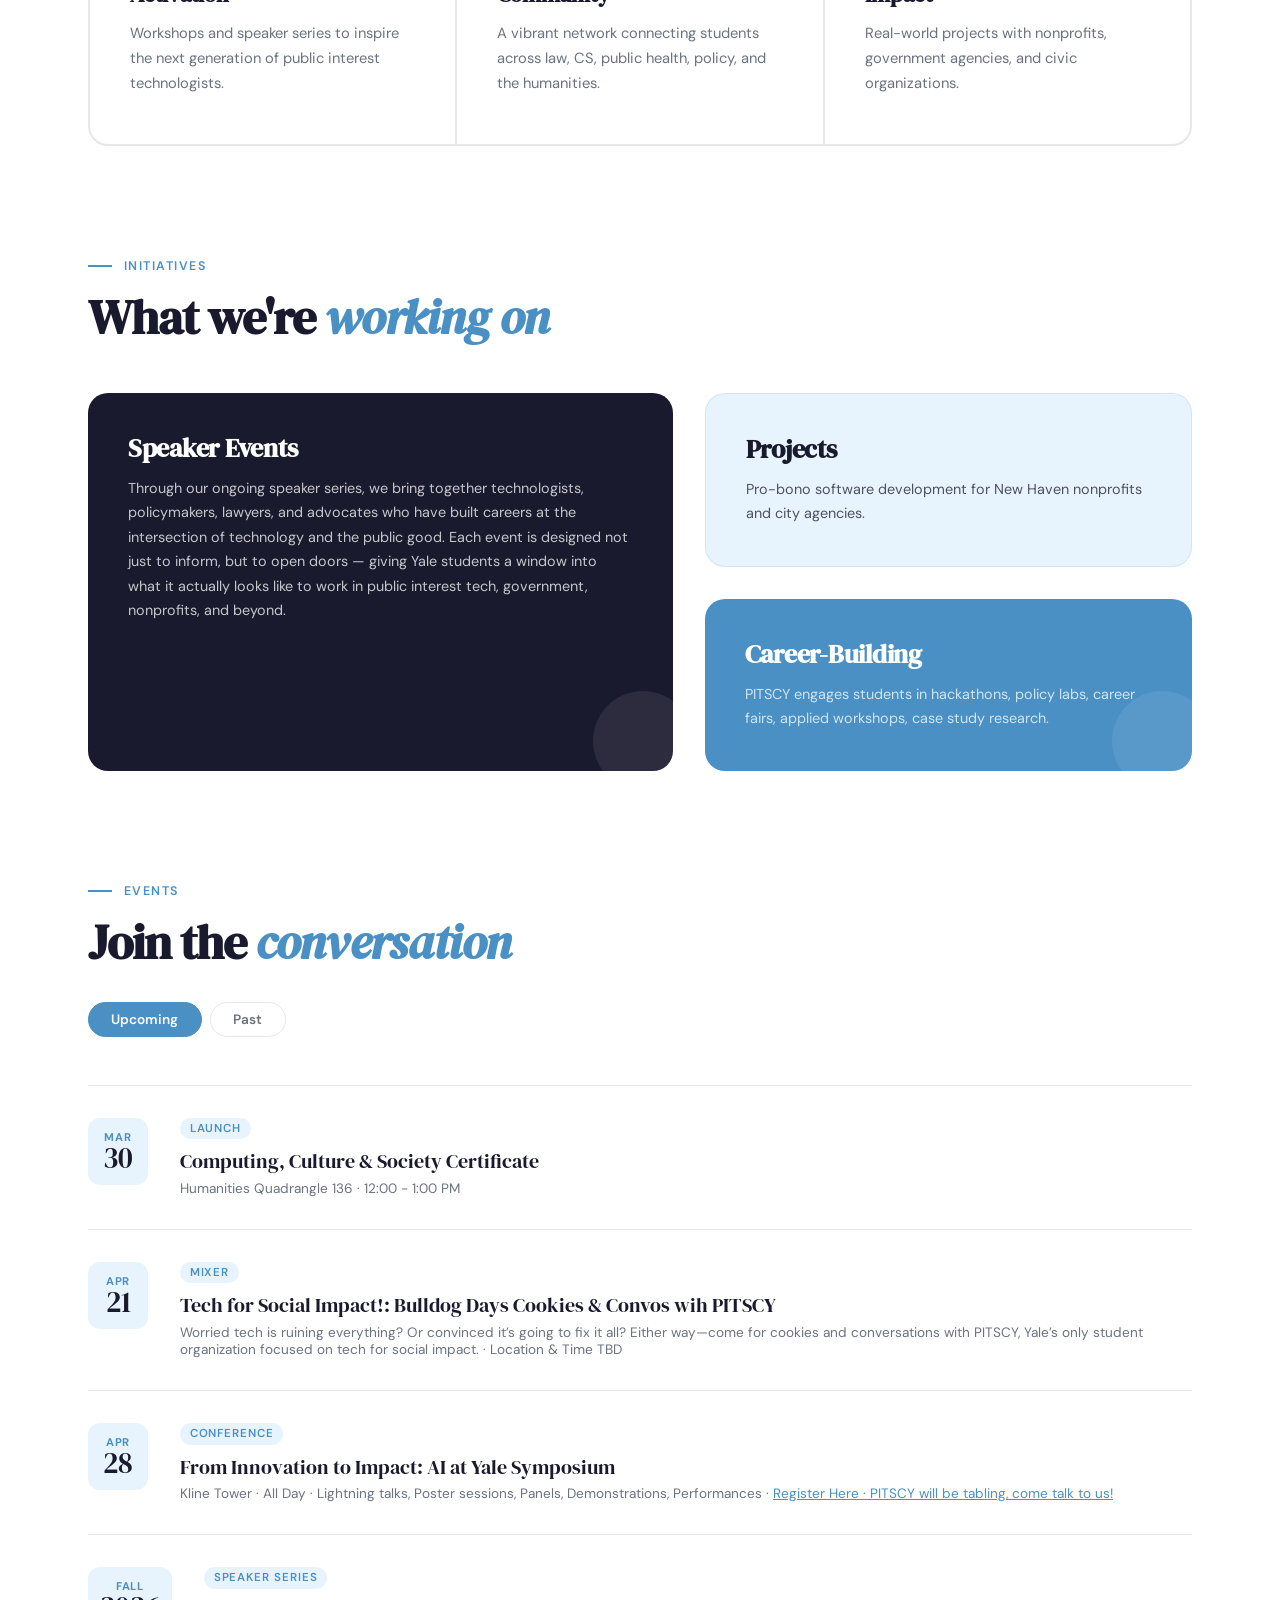
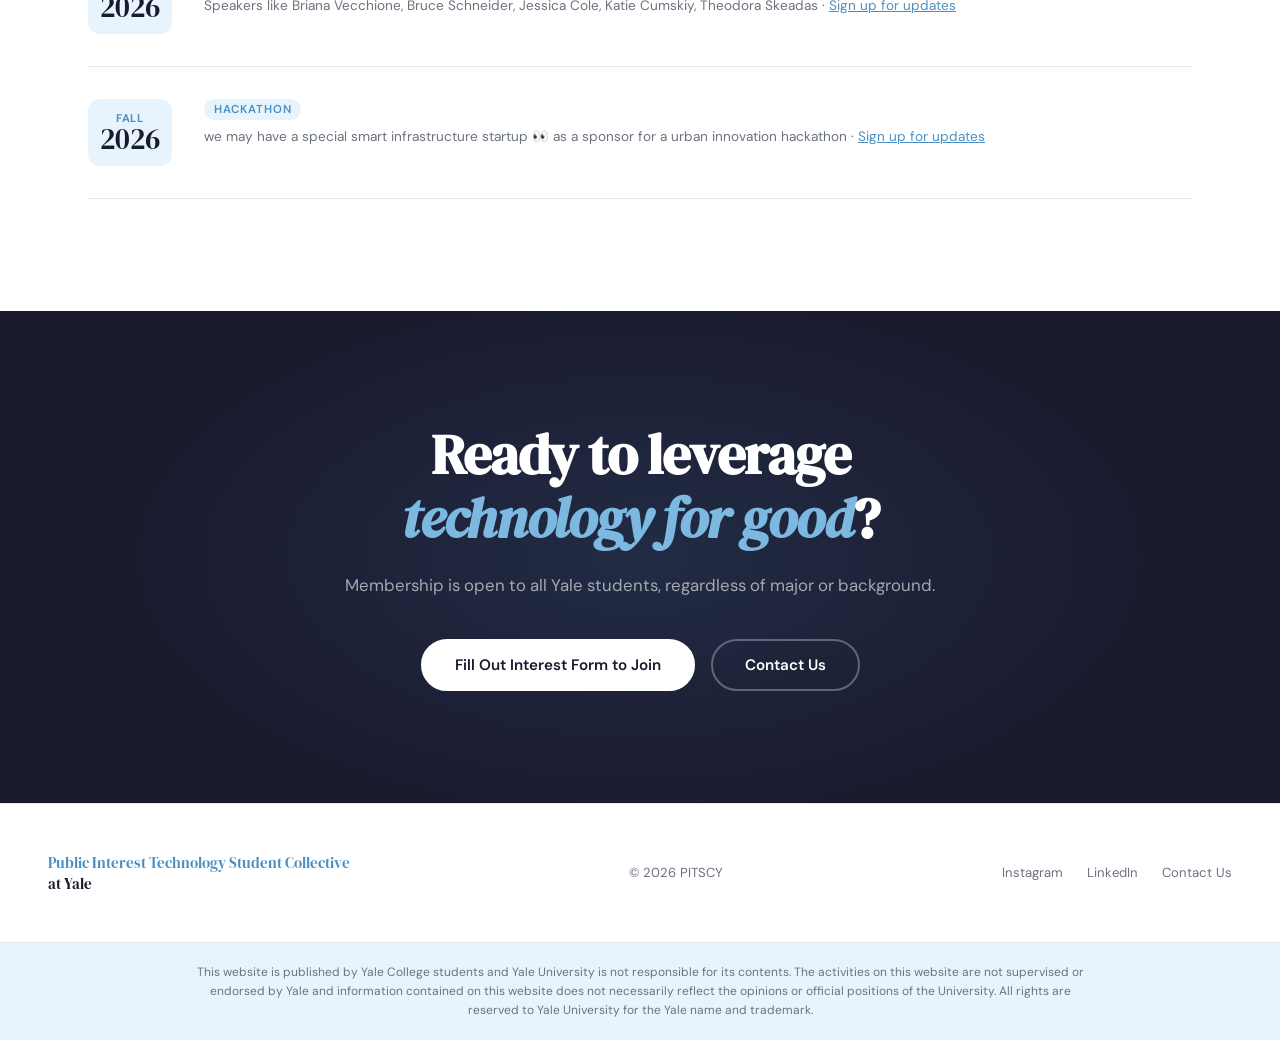
==== commit fb52c2f9: "updates" ====
--- a/index.html
+++ b/index.html
@@ -608,6 +608,21 @@
 
   .footer-links a:hover { color: var(--blue); }
 
+  .disclaimer {
+    background: var(--blue-pale);
+    border-top: 1px solid var(--line);
+    padding: 1.25rem 3rem;
+    text-align: center;
+  }
+
+  .disclaimer p {
+    font-size: 0.75rem;
+    color: var(--gray);
+    line-height: 1.6;
+    max-width: 900px;
+    margin: 0 auto;
+  }
+
   /* HAMBURGER BUTTON */
   .nav-hamburger {
     display: none;
@@ -774,7 +789,7 @@
     </div>
 
     <h1>Technology for the<br><em>Public Good</em></h1>
-    <p class="hero-sub">A community of Yale students committed to building and governing technologies for social impact.</p>
+    <p class="hero-sub">The only Yale student organization dedicated to building and governing technology for social impact.</p>
 
     <div class="hero-actions">
       <a href="https://forms.gle/SN9Z8QEHAB6Czuxt6" class="btn btn-primary">
@@ -1016,13 +1031,17 @@
   <div>
     <div class="footer-logo"><span>Public Interest Technology Student Collective</span><br>at Yale</div>
   </div>
-  <p>© 2026 PITSCY · New Haven, Connecticut</p>
+  <p>© 2026 PITSCY</p>
   <div class="footer-links">
     <a href="#">Instagram</a>
     <a href="#">LinkedIn</a>
     <a href="mailto:hello@yalepit.org">Contact Us</a>
   </div>
 </footer>
+
+<div class="disclaimer">
+  <p>This website is published by Yale College students and Yale University is not responsible for its contents. The activities on this website are not supervised or endorsed by Yale and information contained on this website does not necessarily reflect the opinions or official positions of the University. All rights are reserved to Yale University for the Yale name and trademark.</p>
+</div>
 
 <script>
   document.querySelectorAll('.event-tab').forEach(function(btn) {
